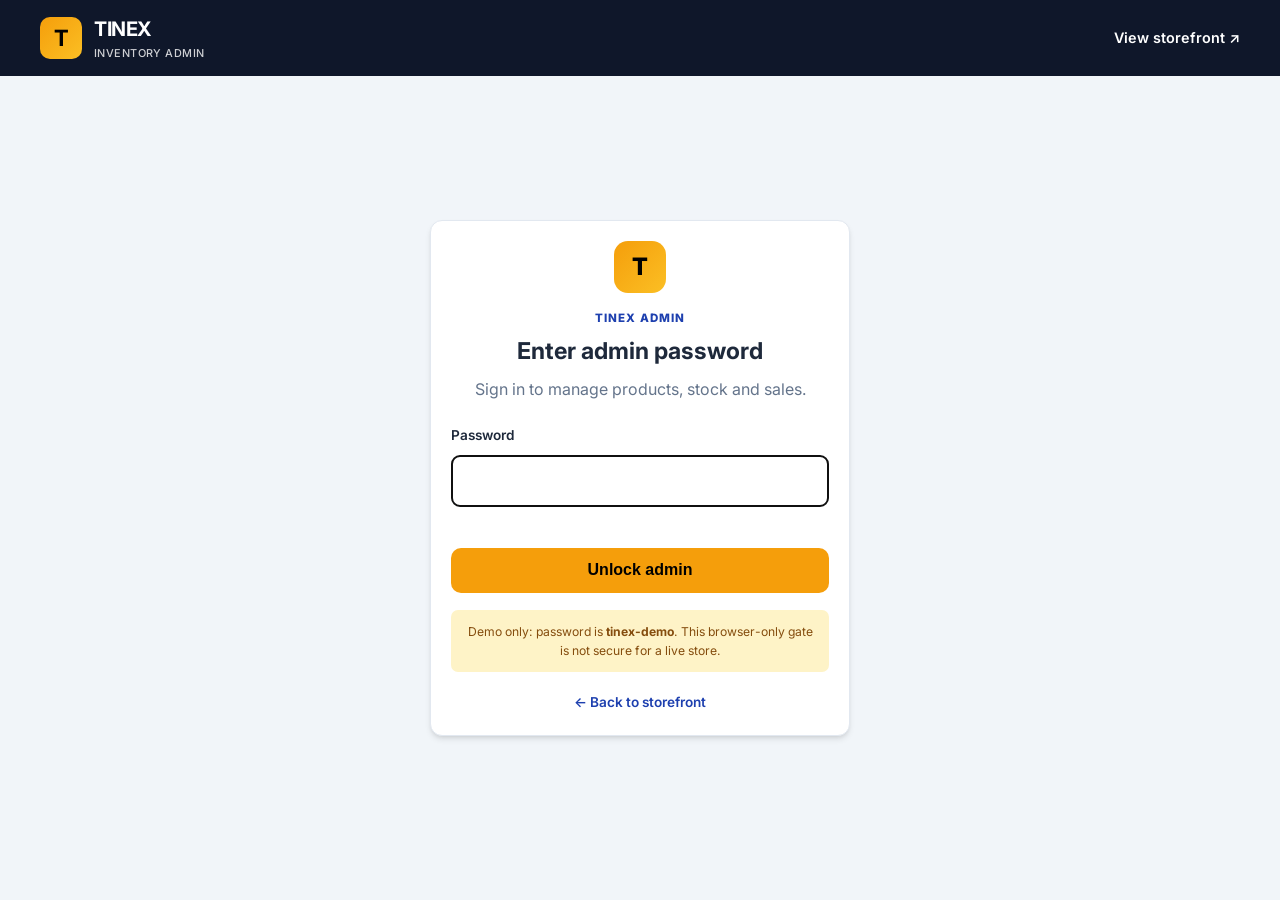
==== admin.html @ 0a4a875c "Add inventory admin and demo password gate Co-authored-by: Copilot <223556219+Copilot@users.noreply." ====
<!DOCTYPE html>
<html lang="en">
<head>
  <meta charset="UTF-8" />
  <meta name="viewport" content="width=device-width, initial-scale=1.0" />
  <title>Inventory Admin | TINEX AUTO COMPONENTS</title>
  <meta name="description" content="Manage TINEX product inventory, prices and sales." />
  <link rel="preconnect" href="https://fonts.googleapis.com" />
  <link rel="preconnect" href="https://fonts.gstatic.com" crossorigin />
  <link href="https://fonts.googleapis.com/css2?family=Inter:wght@400;500;600;700;800&display=swap" rel="stylesheet" />
  <link rel="stylesheet" href="css/styles.css" />
</head>
<body class="admin-page">
  <header class="admin-header">
    <a href="index.html" class="logo">
      <div class="logo-icon">T</div>
      <div>
        <div>TINEX</div>
        <div class="admin-logo-caption">INVENTORY ADMIN</div>
      </div>
    </a>
    <a class="admin-store-link" href="catalog.html">View storefront ↗</a>
    <button class="admin-lock-button" id="admin-lock-button" type="button" hidden>Lock admin</button>
  </header>

  <main class="admin-login" id="admin-login">
    <section class="admin-card admin-login-card">
      <div class="admin-login-icon">T</div>
      <p class="admin-eyebrow">TINEX ADMIN</p>
      <h1>Enter admin password</h1>
      <p class="text-muted">Sign in to manage products, stock and sales.</p>
      <form id="admin-login-form" class="admin-login-form">
        <label for="admin-password">Password</label>
        <input id="admin-password" name="password" type="password" autocomplete="current-password" required />
        <p id="admin-login-error" class="admin-login-error" role="alert"></p>
        <button class="btn btn-primary" type="submit">Unlock admin</button>
      </form>
      <p class="admin-demo-notice">Demo only: password is <strong>tinex-demo</strong>. This browser-only gate is not secure for a live store.</p>
      <a class="admin-login-back" href="index.html">← Back to storefront</a>
    </section>
  </main>

  <main class="admin-main" id="admin-dashboard" hidden>
    <section class="admin-welcome">
      <div>
        <p class="admin-eyebrow">STORE MANAGEMENT</p>
        <h1>Inventory dashboard</h1>
        <p class="text-muted">Manage parts, check restock needs, and log completed sales.</p>
      </div>
      <div class="admin-local-note">Changes are saved in this browser</div>
    </section>

    <nav class="admin-tabs" aria-label="Admin sections">
      <button class="admin-tab active" data-panel="overview" type="button">Overview</button>
      <button class="admin-tab" data-panel="inventory" type="button">Inventory</button>
      <button class="admin-tab" data-panel="sales" type="button">Sales</button>
    </nav>
    <div id="admin-message" class="admin-message" role="status" aria-live="polite"></div>

    <section class="admin-panel active" id="panel-overview">
      <div class="admin-stat-grid">
        <article class="admin-stat-card"><span>Products</span><strong id="stat-products">0</strong><small>Active catalog items</small></article>
        <article class="admin-stat-card"><span>Units in stock</span><strong id="stat-units">0</strong><small>Across all products</small></article>
        <article class="admin-stat-card warning"><span>Restock alerts</span><strong id="stat-restock">0</strong><small>At or below reorder level</small></article>
        <article class="admin-stat-card"><span>Sales today</span><strong id="stat-sales-today">KSh 0</strong><small id="stat-sales-count">0 items sold</small></article>
      </div>

      <div class="admin-content-grid">
        <section class="admin-card">
          <div class="admin-card-heading">
            <div><h2>Needs restocking</h2><p>Products with stock at or below their reorder level.</p></div>
            <button type="button" class="admin-text-button" data-open-panel="inventory">Manage inventory →</button>
          </div>
          <div class="admin-table-wrap">
            <table class="admin-table">
              <thead><tr><th>Product</th><th>In stock</th><th>Reorder at</th><th>Status</th></tr></thead>
              <tbody id="restock-table"></tbody>
            </table>
          </div>
        </section>
        <section class="admin-card">
          <div class="admin-card-heading">
            <div><h2>Recent sales</h2><p>Sales you have recorded in the admin.</p></div>
            <button type="button" class="admin-text-button" data-open-panel="sales">View reports →</button>
          </div>
          <div class="admin-table-wrap">
            <table class="admin-table">
              <thead><tr><th>Product</th><th>Qty</th><th>Total</th><th>Date</th></tr></thead>
              <tbody id="recent-sales-table"></tbody>
            </table>
          </div>
        </section>
      </div>
    </section>

    <section class="admin-panel" id="panel-inventory">
      <div class="admin-section-heading">
        <div><h2>Products &amp; stock</h2><p>Add new parts or update their details, price, photo and quantity.</p></div>
        <button type="button" class="btn btn-primary" id="new-product-button">＋ Add product</button>
      </div>
      <section class="admin-card admin-form-card" id="product-form-card" hidden>
        <div class="admin-card-heading">
          <div><h2 id="product-form-heading">Add product</h2><p>Stock changes appear on the customer catalog.</p></div>
          <button type="button" class="admin-icon-button" id="cancel-product-button" aria-label="Close form">×</button>
        </div>
        <form id="product-form" class="admin-form">
          <input type="hidden" name="productId" />
          <label>Product name<input name="title" required maxlength="100" /></label>
          <label>Part number / code<input name="code" required maxlength="40" /></label>
          <label>Brand<select name="brand" required><option value="Bajaj">Bajaj</option><option value="Piaggio">Piaggio</option></select></label>
          <label>Price (KSh)<input name="price" type="number" min="0" step="1" required /></label>
          <label>Quantity in stock<input name="stock" type="number" min="0" step="1" required /></label>
          <label>Restock alert at<input name="reorderAt" type="number" min="0" step="1" value="5" required /></label>
          <label class="admin-form-wide">Description<textarea name="desc" rows="2" maxlength="300"></textarea></label>
          <label class="admin-form-wide">Product image<input name="imageFile" id="product-image-file" type="file" accept="image/*" /><span class="admin-field-hint">Optional. Choose an image up to 2 MB.</span></label>
          <div class="admin-image-preview admin-form-wide" id="product-image-preview" hidden></div>
          <div class="admin-form-actions admin-form-wide">
            <button type="submit" class="btn btn-primary">Save product</button>
            <button type="button" class="btn btn-outline" id="remove-image-button" hidden>Remove image</button>
            <button type="button" class="btn btn-outline" id="cancel-product-form">Cancel</button>
          </div>
        </form>
      </section>
      <section class="admin-card">
        <div class="admin-filter-row">
          <label class="admin-search-label">Search products<input type="search" id="inventory-search" placeholder="Name, code or brand" /></label>
          <label class="admin-search-label">Stock status<select id="inventory-status"><option value="all">All products</option><option value="restock">Needs restocking</option><option value="available">In stock</option><option value="out">Out of stock</option></select></label>
        </div>
        <div class="admin-table-wrap">
          <table class="admin-table inventory-table">
            <thead><tr><th>Product</th><th>Part no.</th><th>Price</th><th>In stock</th><th>Status</th><th></th></tr></thead>
            <tbody id="inventory-table"></tbody>
          </table>
        </div>
      </section>
    </section>

    <section class="admin-panel" id="panel-sales">
      <div class="admin-section-heading">
        <div><h2>Sales reports</h2><p>Sales totals come from completed sales entered below, not WhatsApp enquiries.</p></div>
      </div>
      <section class="admin-card admin-sale-entry">
        <div class="admin-card-heading"><div><h2>Record a completed sale</h2><p>Recording a sale deducts its quantity from inventory.</p></div></div>
        <form id="sale-form" class="admin-form admin-sale-form">
          <label>Product<select name="productId" id="sale-product" required></select></label>
          <label>Quantity sold<input name="quantity" type="number" min="1" step="1" value="1" required /></label>
          <label>Date &amp; time<input name="soldAt" id="sale-date" type="datetime-local" required /></label>
          <div class="admin-form-actions"><button class="btn btn-primary" type="submit">Record sale</button></div>
        </form>
      </section>
      <section class="admin-card">
        <div class="admin-card-heading admin-report-heading">
          <div><h2>Sales summary</h2><p id="sales-period-caption">Totals for today.</p></div>
          <div class="admin-period-tabs" aria-label="Sales period">
            <button type="button" class="active" data-period="day">Day</button>
            <button type="button" data-period="week">Week</button>
            <button type="button" data-period="month">Month</button>
          </div>
        </div>
        <div class="admin-sales-totals">
          <div><span>Revenue</span><strong id="period-revenue">KSh 0</strong></div>
          <div><span>Units sold</span><strong id="period-units">0</strong></div>
          <div><span>Sales entries</span><strong id="period-orders">0</strong></div>
        </div>
        <div class="admin-table-wrap">
          <table class="admin-table">
            <thead><tr><th>Product</th><th>Quantity</th><th>Unit price</th><th>Total</th><th>Date</th></tr></thead>
            <tbody id="sales-table"></tbody>
          </table>
        </div>
      </section>
    </section>

    <p class="admin-disclaimer">Demo only: inventory, sales and this password gate are stored/checked in this browser. The password is visible in the site code and does not protect data from a determined visitor. Use server-side authentication and a database before publishing for business use.</p>
  </main>

  <script src="js/store.js"></script>
  <script src="js/admin.js"></script>
</body>
</html>
---- css/styles.css ----
/* TINEX AUTO COMPONENTS - Professional Styles */
:root {
  --primary: #0f172a;      /* Deep navy */
  --secondary: #1e40af;    /* Strong blue */
  --accent: #f59e0b;       /* Amber/orange for CTAs */
  --accent-hover: #d97706;
  --success: #059669;
  --bg: #f8fafc;
  --card: #ffffff;
  --text: #1e293b;
  --text-muted: #64748b;
  --border: #e2e8f0;
  --whatsapp: #25D366;
  --radius: 12px;
  --shadow: 0 4px 6px -1px rgb(0 0 0 / 0.1), 0 2px 4px -2px rgb(0 0 0 / 0.1);
  --shadow-lg: 0 10px 15px -3px rgb(0 0 0 / 0.1), 0 4px 6px -4px rgb(0 0 0 / 0.1);
}

* {
  margin: 0;
  padding: 0;
  box-sizing: border-box;
}

body {
  font-family: 'Inter', system-ui, -apple-system, BlinkMacSystemFont, 'Segoe UI', Roboto, sans-serif;
  background: var(--bg);
  color: var(--text);
  line-height: 1.6;
  min-height: 100vh;
}

a {
  text-decoration: none;
  color: inherit;
}

img {
  max-width: 100%;
  display: block;
}

/* Header */
.header {
  background: var(--primary);
  color: white;
  position: sticky;
  top: 0;
  z-index: 100;
  box-shadow: var(--shadow);
}

.header-top {
  background: #020617;
  font-size: 0.85rem;
  padding: 0.4rem 0;
  text-align: center;
}

.header-top a {
  color: var(--accent);
  font-weight: 600;
}

.header-main {
  max-width: 1200px;
  margin: 0 auto;
  padding: 0.75rem 1.25rem;
  display: flex;
  align-items: center;
  justify-content: space-between;
  gap: 1rem;
}

.logo {
  display: flex;
  align-items: center;
  gap: 0.75rem;
  font-weight: 700;
  font-size: 1.25rem;
  letter-spacing: -0.025em;
}

.logo-icon {
  width: 42px;
  height: 42px;
  background: linear-gradient(135deg, var(--accent), #fbbf24);
  border-radius: 10px;
  display: flex;
  align-items: center;
  justify-content: center;
  font-size: 1.4rem;
  color: #000;
}

.nav {
  display: flex;
  gap: 1.75rem;
  align-items: center;
}

.nav a {
  font-weight: 500;
  font-size: 0.95rem;
  opacity: 0.9;
  transition: opacity 0.2s, color 0.2s;
}

.nav a:hover,
.nav a.active {
  opacity: 1;
  color: var(--accent);
}

.header-actions {
  display: flex;
  align-items: center;
  gap: 0.75rem;
}

.search-box {
  position: relative;
  display: none;
}

@media (min-width: 768px) {
  .search-box {
    display: block;
  }
}

.search-box input {
  background: rgba(255,255,255,0.1);
  border: 1px solid rgba(255,255,255,0.15);
  border-radius: 8px;
  padding: 0.5rem 1rem 0.5rem 2.25rem;
  color: white;
  width: 200px;
  font-size: 0.9rem;
}

.search-box input::placeholder {
  color: rgba(255,255,255,0.5);
}

.search-box svg {
  position: absolute;
  left: 0.7rem;
  top: 50%;
  transform: translateY(-50%);
  opacity: 0.6;
}

.cart-btn {
  position: relative;
  background: rgba(255,255,255,0.1);
  border: none;
  color: white;
  width: 42px;
  height: 42px;
  border-radius: 10px;
  cursor: pointer;
  display: flex;
  align-items: center;
  justify-content: center;
  transition: background 0.2s;
}

.cart-btn:hover {
  background: rgba(255,255,255,0.2);
}

.cart-count {
  position: absolute;
  top: -4px;
  right: -4px;
  background: var(--accent);
  color: #000;
  font-size: 0.7rem;
  font-weight: 700;
  width: 18px;
  height: 18px;
  border-radius: 50%;
  display: flex;
  align-items: center;
  justify-content: center;
}

.mobile-menu-btn {
  display: none;
  background: none;
  border: none;
  color: white;
  font-size: 1.5rem;
  cursor: pointer;
}

@media (max-width: 767px) {
  .nav {
    display: none;
  }
  .mobile-menu-btn {
    display: block;
  }
}

/* Hero */
.hero {
  background: linear-gradient(135deg, #0f172a 0%, #1e3a8a 60%, #1e40af 100%);
  color: white;
  padding: 3.5rem 1.25rem 4rem;
  position: relative;
  overflow: hidden;
}

.hero::before {
  content: '';
  position: absolute;
  inset: 0;
  background: url("data:image/svg+xml,%3Csvg width='60' height='60' viewBox='0 0 60 60' xmlns='http://www.w3.org/2000/svg'%3E%3Cg fill='none' fill-rule='evenodd'%3E%3Cg fill='%23ffffff' fill-opacity='0.03'%3E%3Cpath d='M36 34v-4h-2v4h-4v2h4v4h2v-4h4v-2h-4zm0-30V0h-2v4h-4v2h4v4h2V6h4V4h-4zM6 34v-4H4v4H0v2h4v4h2v-4h4v-2H6zM6 4V0H4v4H0v2h4v4h2V6h4V4H6z'/%3E%3C/g%3E%3C/g%3E%3C/svg%3E");
  opacity: 0.5;
}

.hero-content {
  max-width: 1200px;
  margin: 0 auto;
  display: grid;
  grid-template-columns: 1fr;
  gap: 2.5rem;
  align-items: center;
  position: relative;
  z-index: 1;
}

@media (min-width: 900px) {
  .hero-content {
    grid-template-columns: 1.1fr 0.9fr;
  }
}

.hero-text h1 {
  font-size: clamp(1.9rem, 4vw, 2.75rem);
  font-weight: 800;
  line-height: 1.15;
  margin-bottom: 1rem;
  letter-spacing: -0.03em;
}

.hero-text h1 span {
  color: var(--accent);
}

.hero-text p {
  font-size: 1.1rem;
  opacity: 0.9;
  max-width: 480px;
  margin-bottom: 1.75rem;
}

.hero-badges {
  display: flex;
  flex-wrap: wrap;
  gap: 0.75rem;
  margin-bottom: 1.75rem;
}

.badge {
  background: rgba(255,255,255,0.12);
  border: 1px solid rgba(255,255,255,0.2);
  padding: 0.35rem 0.85rem;
  border-radius: 999px;
  font-size: 0.85rem;
  font-weight: 500;
}

.btn {
  display: inline-flex;
  align-items: center;
  gap: 0.5rem;
  padding: 0.85rem 1.5rem;
  border-radius: 10px;
  font-weight: 600;
  font-size: 1rem;
  border: none;
  cursor: pointer;
  transition: all 0.2s;
}

.btn-primary {
  background: var(--accent);
  color: #000;
}

.btn-primary:hover {
  background: var(--accent-hover);
  transform: translateY(-1px);
}

.btn-secondary {
  background: rgba(255,255,255,0.12);
  color: white;
  border: 1px solid rgba(255,255,255,0.25);
}

.btn-secondary:hover {
  background: rgba(255,255,255,0.2);
}

.hero-visual {
  display: flex;
  flex-direction: column;
  gap: 1rem;
}

.placeholder-card {
  background: rgba(255,255,255,0.08);
  border: 1px solid rgba(255,255,255,0.15);
  border-radius: var(--radius);
  aspect-ratio: 16/10;
  display: flex;
  flex-direction: column;
  align-items: center;
  justify-content: center;
  gap: 0.75rem;
  color: rgba(255,255,255,0.7);
  font-size: 0.95rem;
  text-align: center;
  padding: 1.5rem;
}

.placeholder-card .icon {
  font-size: 2.5rem;
  opacity: 0.8;
}

.placeholder-card.small {
  aspect-ratio: 16/7;
  font-size: 0.85rem;
}

/* Sections */
.section {
  max-width: 1200px;
  margin: 0 auto;
  padding: 3.5rem 1.25rem;
}

.section-header {
  display: flex;
  justify-content: space-between;
  align-items: flex-end;
  margin-bottom: 1.75rem;
  gap: 1rem;
  flex-wrap: wrap;
}

.section-header h2 {
  font-size: 1.6rem;
  font-weight: 700;
  letter-spacing: -0.02em;
}

.section-header a {
  color: var(--secondary);
  font-weight: 600;
  font-size: 0.95rem;
}

/* Brand tiles */
.brand-grid {
  display: grid;
  grid-template-columns: 1fr;
  gap: 1.25rem;
}

@media (min-width: 640px) {
  .brand-grid {
    grid-template-columns: 1fr 1fr;
  }
}

.brand-card {
  background: var(--card);
  border-radius: var(--radius);
  overflow: hidden;
  box-shadow: var(--shadow);
  transition: transform 0.2s, box-shadow 0.2s;
  border: 1px solid var(--border);
}

.brand-card:hover {
  transform: translateY(-3px);
  box-shadow: var(--shadow-lg);
}

.brand-visual {
  height: 140px;
  display: flex;
  align-items: center;
  justify-content: center;
  font-size: 1.5rem;
  font-weight: 700;
  color: white;
  letter-spacing: 0.05em;
}

.brand-bajaj {
  background: linear-gradient(135deg, #1e3a8a, #3b82f6);
}

.brand-piaggio {
  background: linear-gradient(135deg, #7c2d12, #ea580c);
}

.brand-body {
  padding: 1.25rem 1.5rem;
}

.brand-body h3 {
  font-size: 1.2rem;
  margin-bottom: 0.35rem;
}

.brand-body p {
  color: var(--text-muted);
  font-size: 0.9rem;
  margin-bottom: 1rem;
}

/* Products grid */
.products-grid {
  display: grid;
  grid-template-columns: repeat(auto-fill, minmax(240px, 1fr));
  gap: 1.25rem;
}

.product-card {
  background: var(--card);
  border-radius: var(--radius);
  border: 1px solid var(--border);
  overflow: hidden;
  transition: transform 0.2s, box-shadow 0.2s;
  display: flex;
  flex-direction: column;
}

.product-card:hover {
  transform: translateY(-3px);
  box-shadow: var(--shadow-lg);
}

.product-image {
  aspect-ratio: 1;
  background: #f1f5f9;
  display: flex;
  align-items: center;
  justify-content: center;
  position: relative;
  color: var(--text-muted);
  font-size: 0.85rem;
  text-align: center;
  padding: 1rem;
}

.product-image .icon {
  font-size: 2.75rem;
  margin-bottom: 0.5rem;
  opacity: 0.5;
}

.product-badge {
  position: absolute;
  z-index: 1;
  top: 0.75rem;
  left: 0.75rem;
  background: var(--accent);
  color: #000;
  font-size: 0.7rem;
  font-weight: 700;
  padding: 0.2rem 0.55rem;
  border-radius: 6px;
}

.product-badge.soldout {
  background: #ef4444;
  color: white;
}

.product-body {
  padding: 1rem 1.1rem 1.15rem;
  flex: 1;
  display: flex;
  flex-direction: column;
}

.product-title {
  font-size: 0.95rem;
  font-weight: 600;
  margin-bottom: 0.35rem;
  line-height: 1.35;
  display: -webkit-box;
  -webkit-line-clamp: 2;
  -webkit-box-orient: vertical;
  overflow: hidden;
}

.product-code {
  font-size: 0.78rem;
  color: var(--text-muted);
  font-family: ui-monospace, monospace;
  margin-bottom: 0.6rem;
}

.product-meta {
  display: flex;
  justify-content: space-between;
  align-items: center;
  margin-top: auto;
  gap: 0.5rem;
}

.product-price {
  font-weight: 700;
  font-size: 1.05rem;
  color: var(--primary);
}

.btn-add {
  background: var(--secondary);
  color: white;
  border: none;
  padding: 0.45rem 0.85rem;
  border-radius: 8px;
  font-size: 0.85rem;
  font-weight: 600;
  cursor: pointer;
  transition: background 0.2s;
}

.btn-add:hover {
  background: #1e3a8a;
}

.btn-add:disabled {
  background: #94a3b8;
  cursor: not-allowed;
}

/* Location & Contact blocks */
.info-grid {
  display: grid;
  grid-template-columns: 1fr;
  gap: 1.25rem;
}

@media (min-width: 768px) {
  .info-grid {
    grid-template-columns: 1.2fr 0.8fr;
  }
}

.info-card {
  background: var(--card);
  border: 1px solid var(--border);
  border-radius: var(--radius);
  padding: 1.5rem;
  box-shadow: var(--shadow);
}

.info-card h3 {
  font-size: 1.15rem;
  margin-bottom: 0.75rem;
  display: flex;
  align-items: center;
  gap: 0.5rem;
}

.info-card p, .info-card li {
  color: var(--text-muted);
  font-size: 0.95rem;
}

.info-card ul {
  list-style: none;
  margin-top: 0.5rem;
}

.info-card li {
  padding: 0.3rem 0;
}

.map-placeholder {
  height: 180px;
  background: #e2e8f0;
  border-radius: 8px;
  display: flex;
  align-items: center;
  justify-content: center;
  color: var(--text-muted);
  margin-top: 1rem;
  font-size: 0.9rem;
}

/* Newsletter */
.newsletter {
  background: var(--primary);
  color: white;
  border-radius: var(--radius);
  padding: 2rem 1.5rem;
  text-align: center;
}

.newsletter h3 {
  font-size: 1.35rem;
  margin-bottom: 0.5rem;
}

.newsletter p {
  opacity: 0.85;
  margin-bottom: 1.25rem;
  font-size: 0.95rem;
}

.newsletter-form {
  display: flex;
  flex-wrap: wrap;
  gap: 0.6rem;
  justify-content: center;
  max-width: 420px;
  margin: 0 auto;
}

.newsletter-form input {
  flex: 1;
  min-width: 200px;
  padding: 0.75rem 1rem;
  border-radius: 8px;
  border: none;
  font-size: 0.95rem;
}

.newsletter-form button {
  background: var(--accent);
  color: #000;
  border: none;
  padding: 0.75rem 1.25rem;
  border-radius: 8px;
  font-weight: 600;
  cursor: pointer;
}

/* Footer */
.footer {
  background: #020617;
  color: #94a3b8;
  padding: 3rem 1.25rem 1.5rem;
  margin-top: 2rem;
}

.footer-content {
  max-width: 1200px;
  margin: 0 auto;
  display: grid;
  grid-template-columns: 1fr;
  gap: 2rem;
}

@media (min-width: 640px) {
  .footer-content {
    grid-template-columns: 1.5fr 1fr 1fr;
  }
}

.footer h4 {
  color: white;
  font-size: 1rem;
  margin-bottom: 0.85rem;
}

.footer p, .footer a {
  font-size: 0.9rem;
  line-height: 1.7;
}

.footer a:hover {
  color: var(--accent);
}

.footer-bottom {
  max-width: 1200px;
  margin: 2rem auto 0;
  padding-top: 1.25rem;
  border-top: 1px solid #1e293b;
  display: flex;
  flex-wrap: wrap;
  justify-content: space-between;
  gap: 0.75rem;
  font-size: 0.85rem;
}

/* Cart Drawer */
.cart-overlay {
  position: fixed;
  inset: 0;
  background: rgba(0,0,0,0.45);
  z-index: 200;
  opacity: 0;
  visibility: hidden;
  transition: all 0.25s;
}

.cart-overlay.open {
  opacity: 1;
  visibility: visible;
}

.cart-drawer {
  position: fixed;
  top: 0;
  right: 0;
  width: min(400px, 100%);
  height: 100%;
  background: white;
  z-index: 210;
  transform: translateX(100%);
  transition: transform 0.3s ease;
  display: flex;
  flex-direction: column;
  box-shadow: -10px 0 30px rgba(0,0,0,0.15);
}

.cart-drawer.open {
  transform: translateX(0);
}

.cart-header {
  padding: 1.15rem 1.25rem;
  border-bottom: 1px solid var(--border);
  display: flex;
  justify-content: space-between;
  align-items: center;
}

.cart-header h3 {
  font-size: 1.15rem;
}

.cart-close {
  background: none;
  border: none;
  font-size: 1.5rem;
  cursor: pointer;
  color: var(--text-muted);
}

.cart-items {
  flex: 1;
  overflow-y: auto;
  padding: 1rem 1.25rem;
}

.cart-empty {
  text-align: center;
  padding: 3rem 1rem;
  color: var(--text-muted);
}

.cart-item {
  display: flex;
  gap: 0.85rem;
  padding: 0.85rem 0;
  border-bottom: 1px solid var(--border);
}

.cart-item-img {
  width: 64px;
  height: 64px;
  background: #f1f5f9;
  border-radius: 8px;
  display: flex;
  align-items: center;
  justify-content: center;
  font-size: 1.5rem;
  flex-shrink: 0;
  color: var(--text-muted);
}

.cart-item-info {
  flex: 1;
  min-width: 0;
}

.cart-item-info h4 {
  font-size: 0.9rem;
  font-weight: 600;
  margin-bottom: 0.2rem;
  white-space: nowrap;
  overflow: hidden;
  text-overflow: ellipsis;
}

.cart-item-info .code {
  font-size: 0.75rem;
  color: var(--text-muted);
  font-family: monospace;
}

.cart-item-price {
  font-weight: 600;
  font-size: 0.9rem;
  margin-top: 0.25rem;
}

.cart-item-actions {
  display: flex;
  align-items: center;
  gap: 0.4rem;
  margin-top: 0.4rem;
}

.qty-btn {
  width: 26px;
  height: 26px;
  border: 1px solid var(--border);
  background: white;
  border-radius: 6px;
  cursor: pointer;
  font-weight: 600;
}

.cart-footer {
  padding: 1.15rem 1.25rem;
  border-top: 1px solid var(--border);
  background: #f8fafc;
}

.cart-total {
  display: flex;
  justify-content: space-between;
  font-weight: 700;
  font-size: 1.1rem;
  margin-bottom: 1rem;
}

.btn-whatsapp {
  background: var(--whatsapp);
  color: white;
  width: 100%;
  justify-content: center;
  padding: 0.9rem;
  font-size: 1rem;
}

.btn-whatsapp:hover {
  background: #1ebe57;
  transform: none;
}

.btn-whatsapp:disabled {
  background: #94a3b8;
  cursor: not-allowed;
}

/* Filters (catalog) */
.filters {
  display: flex;
  flex-wrap: wrap;
  gap: 0.6rem;
  margin-bottom: 1.5rem;
}

.filter-btn {
  padding: 0.45rem 1rem;
  border-radius: 999px;
  border: 1px solid var(--border);
  background: white;
  font-size: 0.9rem;
  font-weight: 500;
  cursor: pointer;
  transition: all 0.15s;
}

.filter-btn.active,
.filter-btn:hover {
  background: var(--primary);
  color: white;
  border-color: var(--primary);
}

/* Utility */
.container {
  max-width: 1200px;
  margin: 0 auto;
  padding: 0 1.25rem;
}

.text-muted {
  color: var(--text-muted);
}

.mt-1 { margin-top: 0.5rem; }
.mt-2 { margin-top: 1rem; }
.mb-2 { margin-bottom: 1rem; }

/* Contact form */
.contact-form {
  display: grid;
  gap: 1rem;
}

.contact-form label {
  display: block;
  font-weight: 500;
  font-size: 0.9rem;
  margin-bottom: 0.35rem;
}

.contact-form input,
.contact-form textarea {
  width: 100%;
  padding: 0.7rem 0.9rem;
  border: 1px solid var(--border);
  border-radius: 8px;
  font-size: 0.95rem;
  font-family: inherit;
}

.contact-form textarea {
  min-height: 120px;
  resize: vertical;
}

/* Mobile nav */
.mobile-nav {
  display: none;
  position: fixed;
  top: 0;
  left: 0;
  width: 280px;
  height: 100%;
  background: var(--primary);
  z-index: 250;
  padding: 1.5rem;
  transform: translateX(-100%);
  transition: transform 0.3s;
}

.mobile-nav.open {
  transform: translateX(0);
}

.mobile-nav a {
  display: block;
  color: white;
  padding: 0.75rem 0;
  font-weight: 500;
  border-bottom: 1px solid rgba(255,255,255,0.1);
}

.mobile-nav-overlay {
  position: fixed;
  inset: 0;
  background: rgba(0,0,0,0.4);
  z-index: 240;
  opacity: 0;
  visibility: hidden;
  transition: all 0.25s;
}

.mobile-nav-overlay.open {
  opacity: 1;
  visibility: visible;
}

/* Inventory admin */
.product-image .product-photo {
  position: absolute;
  inset: 0;
}

.product-image .product-photo img {
  width: 100%;
  height: 100%;
  object-fit: cover;
}

.admin-page {
  background: #f1f5f9;
}

.admin-header {
  min-height: 76px;
  background: var(--primary);
  color: white;
  padding: 0.75rem max(1.25rem, calc((100% - 1200px) / 2));
  display: flex;
  align-items: center;
  justify-content: space-between;
}

.admin-logo-caption {
  font-size: 0.68rem;
  font-weight: 500;
  opacity: 0.8;
  letter-spacing: 0.04em;
}

.admin-store-link {
  color: white;
  font-size: 0.9rem;
  font-weight: 600;
}

.admin-store-link:hover,
.admin-text-button:hover {
  color: var(--accent);
}

.admin-lock-button {
  border: 1px solid rgb(255 255 255 / 0.3);
  border-radius: 7px;
  background: rgb(255 255 255 / 0.08);
  color: white;
  padding: 0.45rem 0.7rem;
  font: inherit;
  font-size: 0.8rem;
  font-weight: 600;
  cursor: pointer;
}

.admin-login {
  min-height: calc(100vh - 76px);
  display: grid;
  place-items: center;
  padding: 2rem 1rem;
}

.admin-login-card {
  width: min(100%, 420px);
  padding: 2rem;
  text-align: center;
}

.admin-login-icon {
  width: 52px;
  height: 52px;
  display: grid;
  place-items: center;
  margin: 0 auto 1rem;
  border-radius: 14px;
  background: linear-gradient(135deg, var(--accent), #fbbf24);
  color: #000;
  font-size: 1.5rem;
  font-weight: 800;
}

.admin-login-card h1 {
  margin-bottom: 0.4rem;
  font-size: 1.45rem;
}

.admin-login-form {
  display: grid;
  gap: 0.55rem;
  margin: 1.4rem 0 1rem;
  text-align: left;
}

.admin-login-form label {
  font-size: 0.85rem;
  font-weight: 600;
}

.admin-login-form input {
  width: 100%;
  padding: 0.75rem 0.85rem;
  border: 1px solid #cbd5e1;
  border-radius: 8px;
  background: white;
  font: inherit;
}

.admin-login-form .btn {
  justify-content: center;
  margin-top: 0.25rem;
}

.admin-login-error {
  min-height: 1.2rem;
  color: #b91c1c;
  font-size: 0.8rem;
}

.admin-demo-notice {
  margin: 1.1rem 0;
  padding: 0.7rem;
  border-radius: 7px;
  background: #fef3c7;
  color: #854d0e;
  font-size: 0.76rem;
}

.admin-login-back {
  color: var(--secondary);
  font-size: 0.85rem;
  font-weight: 600;
}

.admin-main {
  max-width: 1200px;
  margin: 0 auto;
  padding: 2rem 1.25rem 3rem;
}

.admin-welcome,
.admin-section-heading,
.admin-card-heading {
  display: flex;
  align-items: center;
  justify-content: space-between;
  gap: 1rem;
}

.admin-welcome {
  margin-bottom: 1.5rem;
}

.admin-welcome h1 {
  font-size: clamp(1.6rem, 3vw, 2rem);
  line-height: 1.25;
  margin-bottom: 0.35rem;
}

.admin-eyebrow {
  color: var(--secondary);
  font-size: 0.72rem;
  font-weight: 800;
  letter-spacing: 0.09em;
  margin-bottom: 0.35rem;
}

.admin-local-note {
  color: #854d0e;
  background: #fef3c7;
  padding: 0.5rem 0.75rem;
  border-radius: 8px;
  font-size: 0.78rem;
  font-weight: 600;
}

.admin-tabs {
  display: flex;
  gap: 0.35rem;
  border-bottom: 1px solid var(--border);
  margin-bottom: 1.5rem;
}

.admin-tab {
  border: 0;
  border-bottom: 3px solid transparent;
  background: transparent;
  color: var(--text-muted);
  padding: 0.75rem 1rem;
  font: inherit;
  font-size: 0.92rem;
  font-weight: 600;
  cursor: pointer;
}

.admin-tab.active {
  border-bottom-color: var(--secondary);
  color: var(--secondary);
}

.admin-panel {
  display: none;
}

.admin-panel.active {
  display: block;
}

.admin-message {
  display: none;
  margin: 0 0 1rem;
  padding: 0.8rem 1rem;
  border-radius: 8px;
  font-size: 0.9rem;
}

.admin-message.visible {
  display: block;
}

.admin-message.success {
  color: #065f46;
  background: #d1fae5;
}

.admin-message.error {
  color: #991b1b;
  background: #fee2e2;
}

.admin-stat-grid {
  display: grid;
  grid-template-columns: repeat(4, minmax(0, 1fr));
  gap: 1rem;
  margin-bottom: 1.25rem;
}

.admin-stat-card,
.admin-card {
  background: white;
  border: 1px solid var(--border);
  border-radius: var(--radius);
  box-shadow: var(--shadow);
}

.admin-stat-card {
  padding: 1.1rem 1.2rem;
}

.admin-stat-card > span,
.admin-stat-card small {
  display: block;
  color: var(--text-muted);
  font-size: 0.82rem;
}

.admin-stat-card strong {
  display: block;
  margin: 0.35rem 0 0.25rem;
  color: var(--primary);
  font-size: 1.7rem;
  line-height: 1.2;
}

.admin-stat-card.warning strong {
  color: #b45309;
}

.admin-content-grid {
  display: grid;
  grid-template-columns: 1fr 1fr;
  gap: 1.25rem;
}

.admin-card {
  padding: 1.25rem;
  margin-bottom: 1.25rem;
  min-width: 0;
}

.admin-card-heading {
  margin-bottom: 1rem;
}

.admin-card-heading h2,
.admin-section-heading h2 {
  font-size: 1.1rem;
  margin-bottom: 0.2rem;
}

.admin-card-heading p,
.admin-section-heading p {
  color: var(--text-muted);
  font-size: 0.84rem;
}

.admin-text-button {
  border: 0;
  background: none;
  color: var(--secondary);
  font: inherit;
  font-size: 0.82rem;
  font-weight: 700;
  cursor: pointer;
  white-space: nowrap;
}

.admin-table-wrap {
  width: 100%;
  overflow-x: auto;
}

.admin-table {
  width: 100%;
  border-collapse: collapse;
  text-align: left;
  font-size: 0.84rem;
}

.admin-table th {
  color: var(--text-muted);
  background: #f8fafc;
  font-size: 0.72rem;
  font-weight: 700;
  letter-spacing: 0.025em;
  white-space: nowrap;
}

.admin-table th,
.admin-table td {
  padding: 0.72rem 0.65rem;
  border-bottom: 1px solid #edf1f5;
  vertical-align: middle;
}

.admin-table td {
  white-space: nowrap;
}

.admin-table td:first-child {
  white-space: normal;
  min-width: 140px;
}

.admin-table td strong,
.admin-table td small {
  display: block;
}

.admin-table td small {
  color: var(--text-muted);
  font-size: 0.74rem;
  margin-top: 0.12rem;
}

.admin-empty {
  color: var(--text-muted);
  text-align: center;
  padding: 1.5rem !important;
}

.stock-status {
  display: inline-block;
  border-radius: 999px;
  padding: 0.22rem 0.55rem;
  font-size: 0.72rem;
  font-weight: 700;
}

.stock-status.available {
  color: #047857;
  background: #d1fae5;
}

.stock-status.low {
  color: #92400e;
  background: #fef3c7;
}

.stock-status.out {
  color: #b91c1c;
  background: #fee2e2;
}

.admin-section-heading {
  margin: 0.25rem 0 1rem;
}

.admin-form-card {
  scroll-margin-top: 1rem;
}

.admin-form {
  display: grid;
  grid-template-columns: repeat(3, minmax(0, 1fr));
  gap: 1rem;
}

.admin-form label,
.admin-search-label {
  display: grid;
  gap: 0.35rem;
  color: var(--text);
  font-size: 0.82rem;
  font-weight: 600;
}

.admin-form input,
.admin-form select,
.admin-form textarea,
.admin-search-label input,
.admin-search-label select {
  width: 100%;
  min-width: 0;
  padding: 0.65rem 0.75rem;
  border: 1px solid #cbd5e1;
  border-radius: 7px;
  background: white;
  color: var(--text);
  font: inherit;
  font-size: 0.9rem;
}

.admin-form textarea {
  resize: vertical;
}

.admin-form-wide {
  grid-column: 1 / -1;
}

.admin-field-hint {
  color: var(--text-muted);
  font-size: 0.75rem;
  font-weight: 400;
}

.admin-form-actions {
  display: flex;
  flex-wrap: wrap;
  gap: 0.65rem;
  align-items: center;
}

.admin-icon-button {
  width: 34px;
  height: 34px;
  border: 1px solid var(--border);
  border-radius: 7px;
  background: white;
  color: var(--text-muted);
  font-size: 1.3rem;
  cursor: pointer;
}

.admin-image-preview {
  display: flex;
  align-items: center;
  gap: 0.75rem;
  color: var(--text-muted);
  font-size: 0.82rem;
}

.admin-image-preview img {
  width: 80px;
  height: 80px;
  object-fit: cover;
  border-radius: 8px;
  border: 1px solid var(--border);
}

.btn-outline {
  color: var(--text);
  background: white;
  border: 1px solid var(--border);
  padding: 0.65rem 1rem;
  border-radius: 8px;
  font: inherit;
  font-size: 0.88rem;
  font-weight: 600;
  cursor: pointer;
}

.admin-filter-row {
  display: flex;
  align-items: end;
  gap: 1rem;
  margin-bottom: 1rem;
}

.admin-search-label {
  width: min(100%, 300px);
}

.admin-product-cell {
  display: flex;
  align-items: center;
  gap: 0.65rem;
}

.admin-product-thumb {
  display: inline-flex;
  width: 42px;
  height: 42px;
  flex: 0 0 42px;
  object-fit: cover;
  border-radius: 6px;
  background: #f1f5f9;
}

.admin-product-placeholder {
  align-items: center;
  justify-content: center;
  color: var(--text-muted);
  font-size: 1.2rem;
}

.admin-edit-button {
  border: 1px solid var(--border);
  border-radius: 6px;
  background: white;
  color: var(--secondary);
  padding: 0.35rem 0.6rem;
  font: inherit;
  font-size: 0.78rem;
  font-weight: 700;
  cursor: pointer;
}

.admin-sale-entry {
  margin-top: 1rem;
}

.admin-sale-form {
  grid-template-columns: 1.5fr 0.7fr 1fr auto;
  align-items: end;
}

.admin-sale-form .admin-form-actions {
  align-self: end;
}

.admin-period-tabs {
  display: flex;
  padding: 3px;
  border-radius: 8px;
  background: #f1f5f9;
}

.admin-period-tabs button {
  border: 0;
  border-radius: 6px;
  background: transparent;
  color: var(--text-muted);
  padding: 0.42rem 0.7rem;
  font: inherit;
  font-size: 0.78rem;
  font-weight: 700;
  cursor: pointer;
}

.admin-period-tabs button.active {
  background: white;
  color: var(--secondary);
  box-shadow: 0 1px 3px rgb(15 23 42 / 0.12);
}

.admin-sales-totals {
  display: grid;
  grid-template-columns: repeat(3, 1fr);
  gap: 1rem;
  border-top: 1px solid var(--border);
  border-bottom: 1px solid var(--border);
  margin-bottom: 0.8rem;
  padding: 0.9rem 0;
}

.admin-sales-totals span,
.admin-sales-totals strong {
  display: block;
}

.admin-sales-totals span {
  color: var(--text-muted);
  font-size: 0.78rem;
}

.admin-sales-totals strong {
  margin-top: 0.18rem;
  color: var(--primary);
  font-size: 1.1rem;
}

.admin-disclaimer {
  margin: 1rem 0 0;
  color: var(--text-muted);
  font-size: 0.78rem;
}

[hidden] {
  display: none !important;
}

@media (max-width: 850px) {
  .admin-stat-grid {
    grid-template-columns: repeat(2, minmax(0, 1fr));
  }

  .admin-content-grid {
    grid-template-columns: 1fr;
  }

  .admin-sale-form {
    grid-template-columns: 1fr 1fr;
  }
}

@media (max-width: 600px) {
  .admin-main {
    padding: 1.25rem 0.85rem 2rem;
  }

  .admin-header {
    padding: 0.65rem 0.85rem;
  }

  .admin-welcome,
  .admin-section-heading {
    align-items: flex-start;
    flex-direction: column;
  }

  .admin-local-note {
    font-size: 0.72rem;
  }

  .admin-stat-grid {
    gap: 0.65rem;
  }

  .admin-stat-card {
    padding: 0.9rem;
  }

  .admin-stat-card strong {
    font-size: 1.35rem;
  }

  .admin-card {
    padding: 0.9rem;
  }

  .admin-form,
  .admin-sale-form {
    grid-template-columns: 1fr;
  }

  .admin-filter-row {
    align-items: stretch;
    flex-direction: column;
  }

  .admin-search-label {
    width: 100%;
  }

  .admin-report-heading {
    align-items: flex-start;
    flex-direction: column;
  }
}
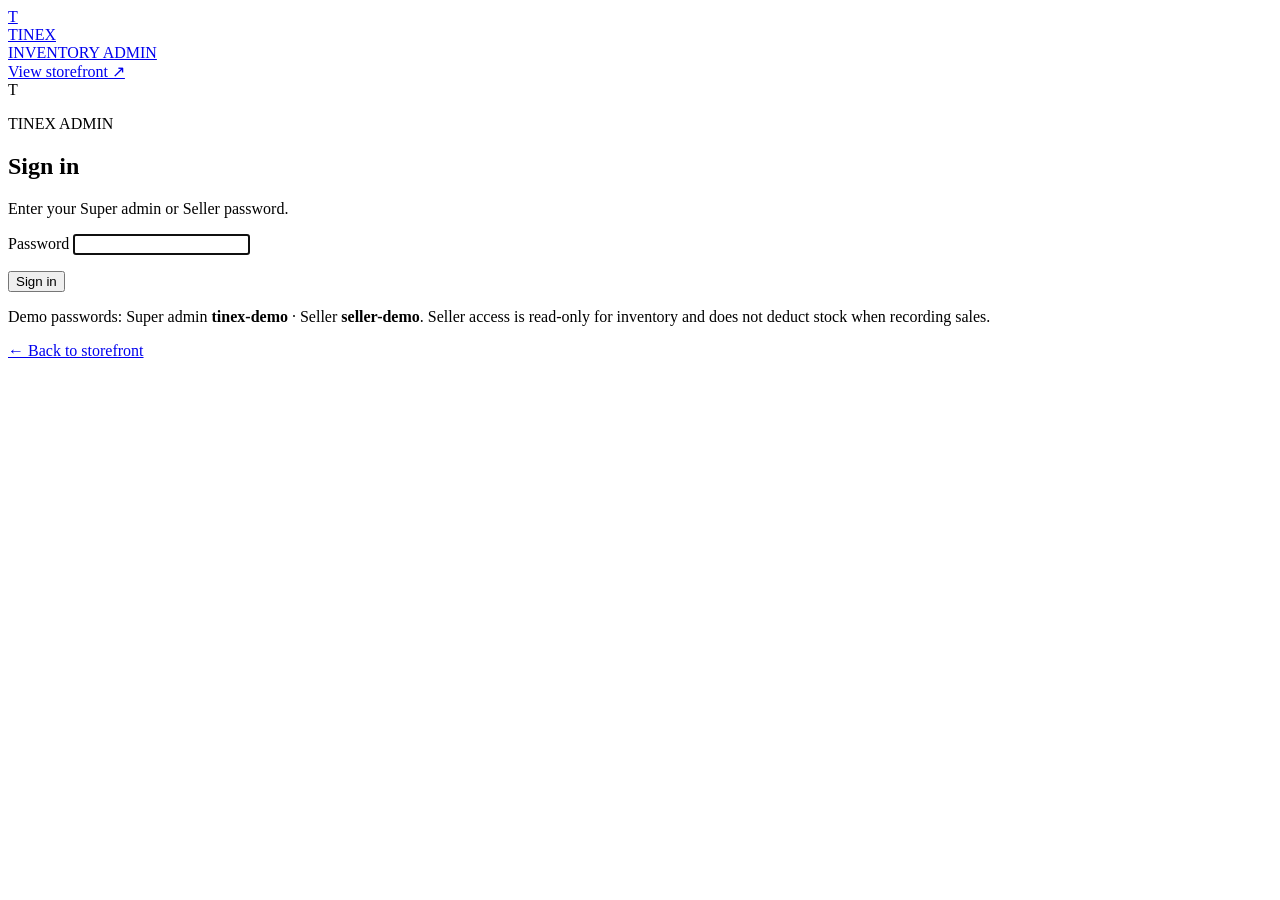
==== commit 9f3eb45f: "Add seller sales stock tracking Co-authored-by: Copilot <223556219+Copilot@users.noreply.github.com>" ====
--- a/admin.html
+++ b/admin.html
@@ -8,7 +8,7 @@
   <link rel="preconnect" href="https://fonts.googleapis.com" />
   <link rel="preconnect" href="https://fonts.gstatic.com" crossorigin />
   <link href="https://fonts.googleapis.com/css2?family=Inter:wght@400;500;600;700;800&display=swap" rel="stylesheet" />
-  <link rel="stylesheet" href="css/styles.css" />
+  <link rel="stylesheet" href="styles.css" />
 </head>
 <body class="admin-page">
   <header class="admin-header">
@@ -20,22 +20,22 @@
       </div>
     </a>
     <a class="admin-store-link" href="catalog.html">View storefront ↗</a>
-    <button class="admin-lock-button" id="admin-lock-button" type="button" hidden>Lock admin</button>
+    <button class="admin-lock-button" id="admin-lock-button" type="button" hidden>Sign out</button>
   </header>
 
   <main class="admin-login" id="admin-login">
     <section class="admin-card admin-login-card">
       <div class="admin-login-icon">T</div>
       <p class="admin-eyebrow">TINEX ADMIN</p>
-      <h1>Enter admin password</h1>
-      <p class="text-muted">Sign in to manage products, stock and sales.</p>
+      <h1>Sign in</h1>
+      <p class="text-muted">Enter your Super admin or Seller password.</p>
       <form id="admin-login-form" class="admin-login-form">
         <label for="admin-password">Password</label>
         <input id="admin-password" name="password" type="password" autocomplete="current-password" required />
         <p id="admin-login-error" class="admin-login-error" role="alert"></p>
-        <button class="btn btn-primary" type="submit">Unlock admin</button>
+        <button class="btn btn-primary" type="submit">Sign in</button>
       </form>
-      <p class="admin-demo-notice">Demo only: password is <strong>tinex-demo</strong>. This browser-only gate is not secure for a live store.</p>
+      <p class="admin-demo-notice">Demo passwords: Super admin <strong>tinex-demo</strong> · Seller <strong>seller-demo</strong>. Seller access is read-only for inventory and does not deduct stock when recording sales.</p>
       <a class="admin-login-back" href="index.html">← Back to storefront</a>
     </section>
   </main>
@@ -44,20 +44,21 @@
     <section class="admin-welcome">
       <div>
         <p class="admin-eyebrow">STORE MANAGEMENT</p>
-        <h1>Inventory dashboard</h1>
-        <p class="text-muted">Manage parts, check restock needs, and log completed sales.</p>
-      </div>
+        <h1 id="dashboard-title">Inventory dashboard</h1>
+        <p class="text-muted" id="dashboard-caption">Manage parts, check restock needs, and log completed sales.</p>
+      </div>
+      <span class="admin-role-badge" id="admin-role-badge"></span>
       <div class="admin-local-note">Changes are saved in this browser</div>
     </section>
 
     <nav class="admin-tabs" aria-label="Admin sections">
-      <button class="admin-tab active" data-panel="overview" type="button">Overview</button>
+      <button class="admin-tab active" data-panel="overview" data-super-admin-only type="button">Overview</button>
       <button class="admin-tab" data-panel="inventory" type="button">Inventory</button>
       <button class="admin-tab" data-panel="sales" type="button">Sales</button>
     </nav>
     <div id="admin-message" class="admin-message" role="status" aria-live="polite"></div>
 
-    <section class="admin-panel active" id="panel-overview">
+    <section class="admin-panel active" id="panel-overview" data-super-admin-only>
       <div class="admin-stat-grid">
         <article class="admin-stat-card"><span>Products</span><strong id="stat-products">0</strong><small>Active catalog items</small></article>
         <article class="admin-stat-card"><span>Units in stock</span><strong id="stat-units">0</strong><small>Across all products</small></article>
@@ -95,8 +96,8 @@
 
     <section class="admin-panel" id="panel-inventory">
       <div class="admin-section-heading">
-        <div><h2>Products &amp; stock</h2><p>Add new parts or update their details, price, photo and quantity.</p></div>
-        <button type="button" class="btn btn-primary" id="new-product-button">＋ Add product</button>
+        <div><h2>Products &amp; stock</h2><p id="inventory-intro">Add new parts or update their details, price, photo and quantity.</p></div>
+        <button type="button" class="btn btn-primary" id="new-product-button" data-super-admin-only>＋ Add product</button>
       </div>
       <section class="admin-card admin-form-card" id="product-form-card" hidden>
         <div class="admin-card-heading">
@@ -109,7 +110,7 @@
           <label>Part number / code<input name="code" required maxlength="40" /></label>
           <label>Brand<select name="brand" required><option value="Bajaj">Bajaj</option><option value="Piaggio">Piaggio</option></select></label>
           <label>Price (KSh)<input name="price" type="number" min="0" step="1" required /></label>
-          <label>Quantity in stock<input name="stock" type="number" min="0" step="1" required /></label>
+          <label>Set stock quantity<input name="stock" type="number" min="0" step="1" required /><span class="admin-field-hint">Use Add stock below to increase current stock without replacing it.</span></label>
           <label>Restock alert at<input name="reorderAt" type="number" min="0" step="1" value="5" required /></label>
           <label class="admin-form-wide">Description<textarea name="desc" rows="2" maxlength="300"></textarea></label>
           <label class="admin-form-wide">Product image<input name="imageFile" id="product-image-file" type="file" accept="image/*" /><span class="admin-field-hint">Optional. Choose an image up to 2 MB.</span></label>
@@ -121,6 +122,23 @@
           </div>
         </form>
       </section>
+      <section class="admin-card admin-sale-entry" id="seller-sale-entry" hidden>
+        <div class="admin-card-heading"><div><h2>Record item sold today</h2><p>Recording a sale immediately deducts the quantity from inventory and adds it to the sales report.</p></div></div>
+        <form id="seller-sale-form" class="admin-form admin-sale-form">
+          <label>Product<select name="productId" id="seller-product" required></select></label>
+          <label>Quantity sold<input name="quantity" type="number" min="1" step="1" value="1" required /></label>
+          <label class="admin-order-date">Date &amp; time<input name="soldAt" id="seller-sale-date" type="datetime-local" required /></label>
+          <div class="admin-form-actions admin-form-wide"><button class="btn btn-primary" type="submit">Add to daily report</button></div>
+        </form>
+      </section>
+      <section class="admin-card admin-restock-card" data-super-admin-only>
+        <div class="admin-card-heading"><div><h2>Add stock</h2><p>Only a Super admin can add units back into inventory.</p></div></div>
+        <form id="restock-form" class="admin-form admin-restock-form">
+          <label>Product<select name="productId" id="restock-product" required></select></label>
+          <label>Quantity to add<input name="quantity" type="number" min="1" step="1" value="1" required /></label>
+          <div class="admin-form-actions"><button type="submit" class="btn btn-primary">Add to inventory</button></div>
+        </form>
+      </section>
       <section class="admin-card">
         <div class="admin-filter-row">
           <label class="admin-search-label">Search products<input type="search" id="inventory-search" placeholder="Name, code or brand" /></label>
@@ -128,7 +146,7 @@
         </div>
         <div class="admin-table-wrap">
           <table class="admin-table inventory-table">
-            <thead><tr><th>Product</th><th>Part no.</th><th>Price</th><th>In stock</th><th>Status</th><th></th></tr></thead>
+            <thead><tr><th>Product</th><th>Part no.</th><th>Price</th><th>In stock</th><th>Status</th><th id="inventory-actions-heading"></th></tr></thead>
             <tbody id="inventory-table"></tbody>
           </table>
         </div>
@@ -137,15 +155,17 @@
 
     <section class="admin-panel" id="panel-sales">
       <div class="admin-section-heading">
-        <div><h2>Sales reports</h2><p>Sales totals come from completed sales entered below, not WhatsApp enquiries.</p></div>
-      </div>
-      <section class="admin-card admin-sale-entry">
-        <div class="admin-card-heading"><div><h2>Record a completed sale</h2><p>Recording a sale deducts its quantity from inventory.</p></div></div>
+        <div><h2>Sales reports</h2><p id="sales-intro">Seller sales automatically reduce stock. A Super admin can add stock or confirm WhatsApp orders not already reported.</p></div>
+      </div>
+      <section class="admin-card admin-sale-entry" id="order-entry-card" data-super-admin-only>
+        <div class="admin-card-heading"><div><h2>Confirm WhatsApp order</h2><p>Use this only for orders not already recorded by a Seller. Seller-recorded sales already deduct their quantities from stock.</p></div></div>
         <form id="sale-form" class="admin-form admin-sale-form">
-          <label>Product<select name="productId" id="sale-product" required></select></label>
-          <label>Quantity sold<input name="quantity" type="number" min="1" step="1" value="1" required /></label>
-          <label>Date &amp; time<input name="soldAt" id="sale-date" type="datetime-local" required /></label>
-          <div class="admin-form-actions"><button class="btn btn-primary" type="submit">Record sale</button></div>
+          <label class="admin-order-date">Order date &amp; time<input name="soldAt" id="sale-date" type="datetime-local" required /></label>
+          <div class="admin-order-items admin-form-wide" id="order-items"></div>
+          <div class="admin-form-actions admin-form-wide">
+            <button type="button" class="btn btn-outline" id="add-order-item">＋ Add another item</button>
+            <button class="btn btn-primary" type="submit">Confirm order &amp; deduct stock</button>
+          </div>
         </form>
       </section>
       <section class="admin-card">
@@ -160,18 +180,18 @@
         <div class="admin-sales-totals">
           <div><span>Revenue</span><strong id="period-revenue">KSh 0</strong></div>
           <div><span>Units sold</span><strong id="period-units">0</strong></div>
-          <div><span>Sales entries</span><strong id="period-orders">0</strong></div>
+          <div><span>Confirmed orders</span><strong id="period-orders">0</strong></div>
         </div>
         <div class="admin-table-wrap">
           <table class="admin-table">
-            <thead><tr><th>Product</th><th>Quantity</th><th>Unit price</th><th>Total</th><th>Date</th></tr></thead>
+            <thead><tr><th>Product</th><th>Quantity</th><th>Unit price</th><th>Total</th><th>Stock</th><th>Date</th></tr></thead>
             <tbody id="sales-table"></tbody>
           </table>
         </div>
       </section>
     </section>
 
-    <p class="admin-disclaimer">Demo only: inventory, sales and this password gate are stored/checked in this browser. The password is visible in the site code and does not protect data from a determined visitor. Use server-side authentication and a database before publishing for business use.</p>
+    <p class="admin-disclaimer">Demo only: roles, passwords, inventory and sales are stored/checked in this browser. A user can bypass these client-side permissions. Use server-side authentication and a database before publishing for business use.</p>
   </main>
 
   <script src="js/store.js"></script>
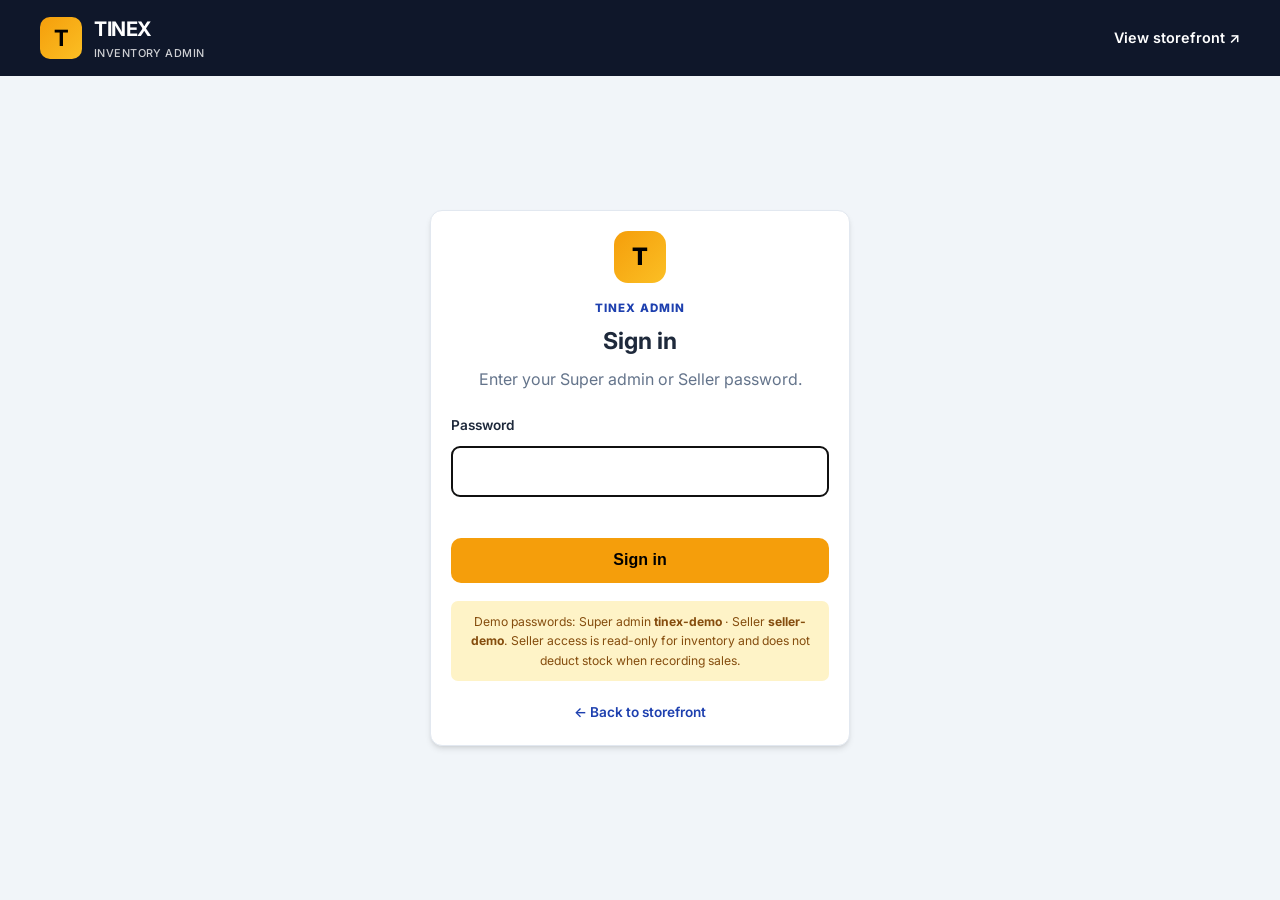
==== commit 661e6e3e: "Fix admin stylesheet path Co-authored-by: Copilot <223556219+Copilot@users.noreply.github.com>" ====
--- a/admin.html
+++ b/admin.html
@@ -8,7 +8,7 @@
   <link rel="preconnect" href="https://fonts.googleapis.com" />
   <link rel="preconnect" href="https://fonts.gstatic.com" crossorigin />
   <link href="https://fonts.googleapis.com/css2?family=Inter:wght@400;500;600;700;800&display=swap" rel="stylesheet" />
-  <link rel="stylesheet" href="styles.css" />
+  <link rel="stylesheet" href="css/styles.css" />
 </head>
 <body class="admin-page">
   <header class="admin-header">
--- a/css/styles.css
+++ b/css/styles.css
@@ -0,0 +1,1741 @@
+/* TINEX AUTO COMPONENTS - Professional Styles */
+:root {
+  --primary: #0f172a;      /* Deep navy */
+  --secondary: #1e40af;    /* Strong blue */
+  --accent: #f59e0b;       /* Amber/orange for CTAs */
+  --accent-hover: #d97706;
+  --success: #059669;
+  --bg: #f8fafc;
+  --card: #ffffff;
+  --text: #1e293b;
+  --text-muted: #64748b;
+  --border: #e2e8f0;
+  --whatsapp: #25D366;
+  --radius: 12px;
+  --shadow: 0 4px 6px -1px rgb(0 0 0 / 0.1), 0 2px 4px -2px rgb(0 0 0 / 0.1);
+  --shadow-lg: 0 10px 15px -3px rgb(0 0 0 / 0.1), 0 4px 6px -4px rgb(0 0 0 / 0.1);
+}
+
+* {
+  margin: 0;
+  padding: 0;
+  box-sizing: border-box;
+}
+
+body {
+  font-family: 'Inter', system-ui, -apple-system, BlinkMacSystemFont, 'Segoe UI', Roboto, sans-serif;
+  background: var(--bg);
+  color: var(--text);
+  line-height: 1.6;
+  min-height: 100vh;
+}
+
+a {
+  text-decoration: none;
+  color: inherit;
+}
+
+img {
+  max-width: 100%;
+  display: block;
+}
+
+/* Header */
+.header {
+  background: var(--primary);
+  color: white;
+  position: sticky;
+  top: 0;
+  z-index: 100;
+  box-shadow: var(--shadow);
+}
+
+.header-top {
+  background: #020617;
+  font-size: 0.85rem;
+  padding: 0.4rem 0;
+  text-align: center;
+}
+
+.header-top a {
+  color: var(--accent);
+  font-weight: 600;
+}
+
+.header-main {
+  max-width: 1200px;
+  margin: 0 auto;
+  padding: 0.75rem 1.25rem;
+  display: flex;
+  align-items: center;
+  justify-content: space-between;
+  gap: 1rem;
+}
+
+.logo {
+  display: flex;
+  align-items: center;
+  gap: 0.75rem;
+  font-weight: 700;
+  font-size: 1.25rem;
+  letter-spacing: -0.025em;
+}
+
+.logo-icon {
+  width: 42px;
+  height: 42px;
+  background: linear-gradient(135deg, var(--accent), #fbbf24);
+  border-radius: 10px;
+  display: flex;
+  align-items: center;
+  justify-content: center;
+  font-size: 1.4rem;
+  color: #000;
+}
+
+.nav {
+  display: flex;
+  gap: 1.75rem;
+  align-items: center;
+}
+
+.nav a {
+  font-weight: 500;
+  font-size: 0.95rem;
+  opacity: 0.9;
+  transition: opacity 0.2s, color 0.2s;
+}
+
+.nav a:hover,
+.nav a.active {
+  opacity: 1;
+  color: var(--accent);
+}
+
+.header-actions {
+  display: flex;
+  align-items: center;
+  gap: 0.75rem;
+}
+
+.search-box {
+  position: relative;
+  display: none;
+}
+
+@media (min-width: 768px) {
+  .search-box {
+    display: block;
+  }
+}
+
+.search-box input {
+  background: rgba(255,255,255,0.1);
+  border: 1px solid rgba(255,255,255,0.15);
+  border-radius: 8px;
+  padding: 0.5rem 1rem 0.5rem 2.25rem;
+  color: white;
+  width: 200px;
+  font-size: 0.9rem;
+}
+
+.search-box input::placeholder {
+  color: rgba(255,255,255,0.5);
+}
+
+.search-box svg {
+  position: absolute;
+  left: 0.7rem;
+  top: 50%;
+  transform: translateY(-50%);
+  opacity: 0.6;
+}
+
+.cart-btn {
+  position: relative;
+  background: rgba(255,255,255,0.1);
+  border: none;
+  color: white;
+  width: 42px;
+  height: 42px;
+  border-radius: 10px;
+  cursor: pointer;
+  display: flex;
+  align-items: center;
+  justify-content: center;
+  transition: background 0.2s;
+}
+
+.cart-btn:hover {
+  background: rgba(255,255,255,0.2);
+}
+
+.cart-count {
+  position: absolute;
+  top: -4px;
+  right: -4px;
+  background: var(--accent);
+  color: #000;
+  font-size: 0.7rem;
+  font-weight: 700;
+  width: 18px;
+  height: 18px;
+  border-radius: 50%;
+  display: flex;
+  align-items: center;
+  justify-content: center;
+}
+
+.mobile-menu-btn {
+  display: none;
+  background: none;
+  border: none;
+  color: white;
+  font-size: 1.5rem;
+  cursor: pointer;
+}
+
+@media (max-width: 767px) {
+  .nav {
+    display: none;
+  }
+  .mobile-menu-btn {
+    display: block;
+  }
+}
+
+/* Hero */
+.hero {
+  background: linear-gradient(135deg, #0f172a 0%, #1e3a8a 60%, #1e40af 100%);
+  color: white;
+  padding: 3.5rem 1.25rem 4rem;
+  position: relative;
+  overflow: hidden;
+}
+
+.hero::before {
+  content: '';
+  position: absolute;
+  inset: 0;
+  background: url("data:image/svg+xml,%3Csvg width='60' height='60' viewBox='0 0 60 60' xmlns='http://www.w3.org/2000/svg'%3E%3Cg fill='none' fill-rule='evenodd'%3E%3Cg fill='%23ffffff' fill-opacity='0.03'%3E%3Cpath d='M36 34v-4h-2v4h-4v2h4v4h2v-4h4v-2h-4zm0-30V0h-2v4h-4v2h4v4h2V6h4V4h-4zM6 34v-4H4v4H0v2h4v4h2v-4h4v-2H6zM6 4V0H4v4H0v2h4v4h2V6h4V4H6z'/%3E%3C/g%3E%3C/g%3E%3C/svg%3E");
+  opacity: 0.5;
+}
+
+.hero-content {
+  max-width: 1200px;
+  margin: 0 auto;
+  display: grid;
+  grid-template-columns: 1fr;
+  gap: 2.5rem;
+  align-items: center;
+  position: relative;
+  z-index: 1;
+}
+
+@media (min-width: 900px) {
+  .hero-content {
+    grid-template-columns: 1.1fr 0.9fr;
+  }
+}
+
+.hero-text h1 {
+  font-size: clamp(1.9rem, 4vw, 2.75rem);
+  font-weight: 800;
+  line-height: 1.15;
+  margin-bottom: 1rem;
+  letter-spacing: -0.03em;
+}
+
+.hero-text h1 span {
+  color: var(--accent);
+}
+
+.hero-text p {
+  font-size: 1.1rem;
+  opacity: 0.9;
+  max-width: 480px;
+  margin-bottom: 1.75rem;
+}
+
+.hero-badges {
+  display: flex;
+  flex-wrap: wrap;
+  gap: 0.75rem;
+  margin-bottom: 1.75rem;
+}
+
+.badge {
+  background: rgba(255,255,255,0.12);
+  border: 1px solid rgba(255,255,255,0.2);
+  padding: 0.35rem 0.85rem;
+  border-radius: 999px;
+  font-size: 0.85rem;
+  font-weight: 500;
+}
+
+.btn {
+  display: inline-flex;
+  align-items: center;
+  gap: 0.5rem;
+  padding: 0.85rem 1.5rem;
+  border-radius: 10px;
+  font-weight: 600;
+  font-size: 1rem;
+  border: none;
+  cursor: pointer;
+  transition: all 0.2s;
+}
+
+.btn-primary {
+  background: var(--accent);
+  color: #000;
+}
+
+.btn-primary:hover {
+  background: var(--accent-hover);
+  transform: translateY(-1px);
+}
+
+.btn-secondary {
+  background: rgba(255,255,255,0.12);
+  color: white;
+  border: 1px solid rgba(255,255,255,0.25);
+}
+
+.btn-secondary:hover {
+  background: rgba(255,255,255,0.2);
+}
+
+.hero-visual {
+  display: flex;
+  flex-direction: column;
+  gap: 1rem;
+}
+
+.placeholder-card {
+  background: rgba(255,255,255,0.08);
+  border: 1px solid rgba(255,255,255,0.15);
+  border-radius: var(--radius);
+  aspect-ratio: 16/10;
+  display: flex;
+  flex-direction: column;
+  align-items: center;
+  justify-content: center;
+  gap: 0.75rem;
+  color: rgba(255,255,255,0.7);
+  font-size: 0.95rem;
+  text-align: center;
+  padding: 1.5rem;
+}
+
+.placeholder-card .icon {
+  font-size: 2.5rem;
+  opacity: 0.8;
+}
+
+.placeholder-card.small {
+  aspect-ratio: 16/7;
+  font-size: 0.85rem;
+}
+
+/* Sections */
+.section {
+  max-width: 1200px;
+  margin: 0 auto;
+  padding: 3.5rem 1.25rem;
+}
+
+.section-header {
+  display: flex;
+  justify-content: space-between;
+  align-items: flex-end;
+  margin-bottom: 1.75rem;
+  gap: 1rem;
+  flex-wrap: wrap;
+}
+
+.section-header h2 {
+  font-size: 1.6rem;
+  font-weight: 700;
+  letter-spacing: -0.02em;
+}
+
+.section-header a {
+  color: var(--secondary);
+  font-weight: 600;
+  font-size: 0.95rem;
+}
+
+/* Brand tiles */
+.brand-grid {
+  display: grid;
+  grid-template-columns: 1fr;
+  gap: 1.25rem;
+}
+
+@media (min-width: 640px) {
+  .brand-grid {
+    grid-template-columns: 1fr 1fr;
+  }
+}
+
+.brand-card {
+  background: var(--card);
+  border-radius: var(--radius);
+  overflow: hidden;
+  box-shadow: var(--shadow);
+  transition: transform 0.2s, box-shadow 0.2s;
+  border: 1px solid var(--border);
+}
+
+.brand-card:hover {
+  transform: translateY(-3px);
+  box-shadow: var(--shadow-lg);
+}
+
+.brand-visual {
+  height: 140px;
+  display: flex;
+  align-items: center;
+  justify-content: center;
+  font-size: 1.5rem;
+  font-weight: 700;
+  color: white;
+  letter-spacing: 0.05em;
+}
+
+.brand-bajaj {
+  background: linear-gradient(135deg, #1e3a8a, #3b82f6);
+}
+
+.brand-piaggio {
+  background: linear-gradient(135deg, #7c2d12, #ea580c);
+}
+
+.brand-body {
+  padding: 1.25rem 1.5rem;
+}
+
+.brand-body h3 {
+  font-size: 1.2rem;
+  margin-bottom: 0.35rem;
+}
+
+.brand-body p {
+  color: var(--text-muted);
+  font-size: 0.9rem;
+  margin-bottom: 1rem;
+}
+
+/* Products grid */
+.products-grid {
+  display: grid;
+  grid-template-columns: repeat(auto-fill, minmax(240px, 1fr));
+  gap: 1.25rem;
+}
+
+.product-card {
+  background: var(--card);
+  border-radius: var(--radius);
+  border: 1px solid var(--border);
+  overflow: hidden;
+  transition: transform 0.2s, box-shadow 0.2s;
+  display: flex;
+  flex-direction: column;
+}
+
+.product-card:hover {
+  transform: translateY(-3px);
+  box-shadow: var(--shadow-lg);
+}
+
+.product-image {
+  aspect-ratio: 1;
+  background: #f1f5f9;
+  display: flex;
+  align-items: center;
+  justify-content: center;
+  position: relative;
+  color: var(--text-muted);
+  font-size: 0.85rem;
+  text-align: center;
+  padding: 1rem;
+}
+
+.product-image .icon {
+  font-size: 2.75rem;
+  margin-bottom: 0.5rem;
+  opacity: 0.5;
+}
+
+.product-badge {
+  position: absolute;
+  z-index: 1;
+  top: 0.75rem;
+  left: 0.75rem;
+  background: var(--accent);
+  color: #000;
+  font-size: 0.7rem;
+  font-weight: 700;
+  padding: 0.2rem 0.55rem;
+  border-radius: 6px;
+}
+
+.product-badge.soldout {
+  background: #ef4444;
+  color: white;
+}
+
+.product-body {
+  padding: 1rem 1.1rem 1.15rem;
+  flex: 1;
+  display: flex;
+  flex-direction: column;
+}
+
+.product-title {
+  font-size: 0.95rem;
+  font-weight: 600;
+  margin-bottom: 0.35rem;
+  line-height: 1.35;
+  display: -webkit-box;
+  line-clamp: 2;
+  -webkit-line-clamp: 2;
+  -webkit-box-orient: vertical;
+  overflow: hidden;
+}
+
+.product-code {
+  font-size: 0.78rem;
+  color: var(--text-muted);
+  font-family: ui-monospace, monospace;
+  margin-bottom: 0.6rem;
+}
+
+.product-meta {
+  display: flex;
+  justify-content: space-between;
+  align-items: center;
+  margin-top: auto;
+  gap: 0.5rem;
+}
+
+.product-price {
+  font-weight: 700;
+  font-size: 1.05rem;
+  color: var(--primary);
+}
+
+.btn-add {
+  background: var(--secondary);
+  color: white;
+  border: none;
+  padding: 0.45rem 0.85rem;
+  border-radius: 8px;
+  font-size: 0.85rem;
+  font-weight: 600;
+  cursor: pointer;
+  transition: background 0.2s;
+}
+
+.btn-add:hover {
+  background: #1e3a8a;
+}
+
+.btn-add:disabled {
+  background: #94a3b8;
+  cursor: not-allowed;
+}
+
+/* Location & Contact blocks */
+.info-grid {
+  display: grid;
+  grid-template-columns: 1fr;
+  gap: 1.25rem;
+}
+
+@media (min-width: 768px) {
+  .info-grid {
+    grid-template-columns: 1.2fr 0.8fr;
+  }
+}
+
+.info-card {
+  background: var(--card);
+  border: 1px solid var(--border);
+  border-radius: var(--radius);
+  padding: 1.5rem;
+  box-shadow: var(--shadow);
+}
+
+.info-card h3 {
+  font-size: 1.15rem;
+  margin-bottom: 0.75rem;
+  display: flex;
+  align-items: center;
+  gap: 0.5rem;
+}
+
+.info-card p, .info-card li {
+  color: var(--text-muted);
+  font-size: 0.95rem;
+}
+
+.info-card ul {
+  list-style: none;
+  margin-top: 0.5rem;
+}
+
+.info-card li {
+  padding: 0.3rem 0;
+}
+
+.map-placeholder {
+  height: 180px;
+  background: #e2e8f0;
+  border-radius: 8px;
+  display: flex;
+  align-items: center;
+  justify-content: center;
+  color: var(--text-muted);
+  margin-top: 1rem;
+  font-size: 0.9rem;
+}
+
+/* Newsletter */
+.newsletter {
+  background: var(--primary);
+  color: white;
+  border-radius: var(--radius);
+  padding: 2rem 1.5rem;
+  text-align: center;
+}
+
+.newsletter h3 {
+  font-size: 1.35rem;
+  margin-bottom: 0.5rem;
+}
+
+.newsletter p {
+  opacity: 0.85;
+  margin-bottom: 1.25rem;
+  font-size: 0.95rem;
+}
+
+.newsletter-form {
+  display: flex;
+  flex-wrap: wrap;
+  gap: 0.6rem;
+  justify-content: center;
+  max-width: 420px;
+  margin: 0 auto;
+}
+
+.newsletter-form input {
+  flex: 1;
+  min-width: 200px;
+  padding: 0.75rem 1rem;
+  border-radius: 8px;
+  border: none;
+  font-size: 0.95rem;
+}
+
+.newsletter-form button {
+  background: var(--accent);
+  color: #000;
+  border: none;
+  padding: 0.75rem 1.25rem;
+  border-radius: 8px;
+  font-weight: 600;
+  cursor: pointer;
+}
+
+/* Footer */
+.footer {
+  background: #020617;
+  color: #94a3b8;
+  padding: 3rem 1.25rem 1.5rem;
+  margin-top: 2rem;
+}
+
+.footer-content {
+  max-width: 1200px;
+  margin: 0 auto;
+  display: grid;
+  grid-template-columns: 1fr;
+  gap: 2rem;
+}
+
+@media (min-width: 640px) {
+  .footer-content {
+    grid-template-columns: 1.5fr 1fr 1fr;
+  }
+}
+
+.footer h4 {
+  color: white;
+  font-size: 1rem;
+  margin-bottom: 0.85rem;
+}
+
+.footer p, .footer a {
+  font-size: 0.9rem;
+  line-height: 1.7;
+}
+
+.footer a:hover {
+  color: var(--accent);
+}
+
+.footer-bottom {
+  max-width: 1200px;
+  margin: 2rem auto 0;
+  padding-top: 1.25rem;
+  border-top: 1px solid #1e293b;
+  display: flex;
+  flex-wrap: wrap;
+  justify-content: space-between;
+  gap: 0.75rem;
+  font-size: 0.85rem;
+}
+
+/* Cart Drawer */
+.cart-overlay {
+  position: fixed;
+  inset: 0;
+  background: rgba(0,0,0,0.45);
+  z-index: 200;
+  opacity: 0;
+  visibility: hidden;
+  transition: all 0.25s;
+}
+
+.cart-overlay.open {
+  opacity: 1;
+  visibility: visible;
+}
+
+.cart-drawer {
+  position: fixed;
+  top: 0;
+  right: 0;
+  width: min(400px, 100%);
+  height: 100%;
+  background: white;
+  z-index: 210;
+  transform: translateX(100%);
+  transition: transform 0.3s ease;
+  display: flex;
+  flex-direction: column;
+  box-shadow: -10px 0 30px rgba(0,0,0,0.15);
+}
+
+.cart-drawer.open {
+  transform: translateX(0);
+}
+
+.cart-header {
+  padding: 1.15rem 1.25rem;
+  border-bottom: 1px solid var(--border);
+  display: flex;
+  justify-content: space-between;
+  align-items: center;
+}
+
+.cart-header h3 {
+  font-size: 1.15rem;
+}
+
+.cart-close {
+  background: none;
+  border: none;
+  font-size: 1.5rem;
+  cursor: pointer;
+  color: var(--text-muted);
+}
+
+.cart-items {
+  flex: 1;
+  overflow-y: auto;
+  padding: 1rem 1.25rem;
+}
+
+.cart-empty {
+  text-align: center;
+  padding: 3rem 1rem;
+  color: var(--text-muted);
+}
+
+.cart-item {
+  display: flex;
+  gap: 0.85rem;
+  padding: 0.85rem 0;
+  border-bottom: 1px solid var(--border);
+}
+
+.cart-item-img {
+  width: 64px;
+  height: 64px;
+  background: #f1f5f9;
+  border-radius: 8px;
+  display: flex;
+  align-items: center;
+  justify-content: center;
+  font-size: 1.5rem;
+  flex-shrink: 0;
+  color: var(--text-muted);
+}
+
+.cart-item-info {
+  flex: 1;
+  min-width: 0;
+}
+
+.cart-item-info h4 {
+  font-size: 0.9rem;
+  font-weight: 600;
+  margin-bottom: 0.2rem;
+  white-space: nowrap;
+  overflow: hidden;
+  text-overflow: ellipsis;
+}
+
+.cart-item-info .code {
+  font-size: 0.75rem;
+  color: var(--text-muted);
+  font-family: monospace;
+}
+
+.cart-item-price {
+  font-weight: 600;
+  font-size: 0.9rem;
+  margin-top: 0.25rem;
+}
+
+.cart-item-actions {
+  display: flex;
+  align-items: center;
+  gap: 0.4rem;
+  margin-top: 0.4rem;
+}
+
+.qty-btn {
+  width: 26px;
+  height: 26px;
+  border: 1px solid var(--border);
+  background: white;
+  border-radius: 6px;
+  cursor: pointer;
+  font-weight: 600;
+}
+
+.cart-footer {
+  padding: 1.15rem 1.25rem;
+  border-top: 1px solid var(--border);
+  background: #f8fafc;
+}
+
+.cart-total {
+  display: flex;
+  justify-content: space-between;
+  font-weight: 700;
+  font-size: 1.1rem;
+  margin-bottom: 1rem;
+}
+
+.btn-whatsapp {
+  background: var(--whatsapp);
+  color: white;
+  width: 100%;
+  justify-content: center;
+  padding: 0.9rem;
+  font-size: 1rem;
+}
+
+.btn-whatsapp:hover {
+  background: #1ebe57;
+  transform: none;
+}
+
+.btn-whatsapp:disabled {
+  background: #94a3b8;
+  cursor: not-allowed;
+}
+
+/* Filters (catalog) */
+.filters {
+  display: flex;
+  flex-wrap: wrap;
+  gap: 0.6rem;
+  margin-bottom: 1.5rem;
+}
+
+.filter-btn {
+  padding: 0.45rem 1rem;
+  border-radius: 999px;
+  border: 1px solid var(--border);
+  background: white;
+  font-size: 0.9rem;
+  font-weight: 500;
+  cursor: pointer;
+  transition: all 0.15s;
+}
+
+.filter-btn.active,
+.filter-btn:hover {
+  background: var(--primary);
+  color: white;
+  border-color: var(--primary);
+}
+
+/* Utility */
+.container {
+  max-width: 1200px;
+  margin: 0 auto;
+  padding: 0 1.25rem;
+}
+
+.text-muted {
+  color: var(--text-muted);
+}
+
+.mt-1 { margin-top: 0.5rem; }
+.mt-2 { margin-top: 1rem; }
+.mb-2 { margin-bottom: 1rem; }
+
+/* Contact form */
+.contact-form {
+  display: grid;
+  gap: 1rem;
+}
+
+.contact-form label {
+  display: block;
+  font-weight: 500;
+  font-size: 0.9rem;
+  margin-bottom: 0.35rem;
+}
+
+.contact-form input,
+.contact-form textarea {
+  width: 100%;
+  padding: 0.7rem 0.9rem;
+  border: 1px solid var(--border);
+  border-radius: 8px;
+  font-size: 0.95rem;
+  font-family: inherit;
+}
+
+.contact-form textarea {
+  min-height: 120px;
+  resize: vertical;
+}
+
+/* Mobile nav */
+.mobile-nav {
+  display: none;
+  position: fixed;
+  top: 0;
+  left: 0;
+  width: 280px;
+  height: 100%;
+  background: var(--primary);
+  z-index: 250;
+  padding: 1.5rem;
+  transform: translateX(-100%);
+  transition: transform 0.3s;
+}
+
+.mobile-nav.open {
+  transform: translateX(0);
+}
+
+.mobile-nav a {
+  display: block;
+  color: white;
+  padding: 0.75rem 0;
+  font-weight: 500;
+  border-bottom: 1px solid rgba(255,255,255,0.1);
+}
+
+.mobile-nav-overlay {
+  position: fixed;
+  inset: 0;
+  background: rgba(0,0,0,0.4);
+  z-index: 240;
+  opacity: 0;
+  visibility: hidden;
+  transition: all 0.25s;
+}
+
+.mobile-nav-overlay.open {
+  opacity: 1;
+  visibility: visible;
+}
+
+/* Inventory admin */
+.product-image .product-photo {
+  position: absolute;
+  inset: 0;
+}
+
+.product-image .product-photo img {
+  width: 100%;
+  height: 100%;
+  object-fit: cover;
+}
+
+.admin-page {
+  background: #f1f5f9;
+}
+
+.admin-header {
+  min-height: 76px;
+  background: var(--primary);
+  color: white;
+  padding: 0.75rem max(1.25rem, calc((100% - 1200px) / 2));
+  display: flex;
+  align-items: center;
+  justify-content: space-between;
+}
+
+.admin-logo-caption {
+  font-size: 0.68rem;
+  font-weight: 500;
+  opacity: 0.8;
+  letter-spacing: 0.04em;
+}
+
+.admin-store-link {
+  color: white;
+  font-size: 0.9rem;
+  font-weight: 600;
+}
+
+.admin-store-link:hover,
+.admin-text-button:hover {
+  color: var(--accent);
+}
+
+.admin-lock-button {
+  border: 1px solid rgb(255 255 255 / 0.3);
+  border-radius: 7px;
+  background: rgb(255 255 255 / 0.08);
+  color: white;
+  padding: 0.45rem 0.7rem;
+  font: inherit;
+  font-size: 0.8rem;
+  font-weight: 600;
+  cursor: pointer;
+}
+
+.admin-login {
+  min-height: calc(100vh - 76px);
+  display: grid;
+  place-items: center;
+  padding: 2rem 1rem;
+}
+
+.admin-login-card {
+  width: min(100%, 420px);
+  padding: 2rem;
+  text-align: center;
+}
+
+.admin-login-icon {
+  width: 52px;
+  height: 52px;
+  display: grid;
+  place-items: center;
+  margin: 0 auto 1rem;
+  border-radius: 14px;
+  background: linear-gradient(135deg, var(--accent), #fbbf24);
+  color: #000;
+  font-size: 1.5rem;
+  font-weight: 800;
+}
+
+.admin-login-card h1 {
+  margin-bottom: 0.4rem;
+  font-size: 1.45rem;
+}
+
+.admin-login-form {
+  display: grid;
+  gap: 0.55rem;
+  margin: 1.4rem 0 1rem;
+  text-align: left;
+}
+
+.admin-login-form label {
+  font-size: 0.85rem;
+  font-weight: 600;
+}
+
+.admin-login-form input {
+  width: 100%;
+  padding: 0.75rem 0.85rem;
+  border: 1px solid #cbd5e1;
+  border-radius: 8px;
+  background: white;
+  font: inherit;
+}
+
+.admin-login-form .btn {
+  justify-content: center;
+  margin-top: 0.25rem;
+}
+
+.admin-login-error {
+  min-height: 1.2rem;
+  color: #b91c1c;
+  font-size: 0.8rem;
+}
+
+.admin-demo-notice {
+  margin: 1.1rem 0;
+  padding: 0.7rem;
+  border-radius: 7px;
+  background: #fef3c7;
+  color: #854d0e;
+  font-size: 0.76rem;
+}
+
+.admin-login-back {
+  color: var(--secondary);
+  font-size: 0.85rem;
+  font-weight: 600;
+}
+
+.admin-main {
+  max-width: 1200px;
+  margin: 0 auto;
+  padding: 2rem 1.25rem 3rem;
+}
+
+.admin-welcome,
+.admin-section-heading,
+.admin-card-heading {
+  display: flex;
+  align-items: center;
+  justify-content: space-between;
+  gap: 1rem;
+}
+
+.admin-welcome {
+  margin-bottom: 1.5rem;
+}
+
+.admin-welcome h1 {
+  font-size: clamp(1.6rem, 3vw, 2rem);
+  line-height: 1.25;
+  margin-bottom: 0.35rem;
+}
+
+.admin-role-badge {
+  flex: 0 0 auto;
+  padding: 0.4rem 0.7rem;
+  border: 1px solid #bfdbfe;
+  border-radius: 999px;
+  background: #eff6ff;
+  color: #1e40af;
+  font-size: 0.75rem;
+  font-weight: 700;
+}
+
+.admin-eyebrow {
+  color: var(--secondary);
+  font-size: 0.72rem;
+  font-weight: 800;
+  letter-spacing: 0.09em;
+  margin-bottom: 0.35rem;
+}
+
+.admin-local-note {
+  color: #854d0e;
+  background: #fef3c7;
+  padding: 0.5rem 0.75rem;
+  border-radius: 8px;
+  font-size: 0.78rem;
+  font-weight: 600;
+}
+
+.admin-tabs {
+  display: flex;
+  gap: 0.35rem;
+  border-bottom: 1px solid var(--border);
+  margin-bottom: 1.5rem;
+}
+
+.admin-tab {
+  border: 0;
+  border-bottom: 3px solid transparent;
+  background: transparent;
+  color: var(--text-muted);
+  padding: 0.75rem 1rem;
+  font: inherit;
+  font-size: 0.92rem;
+  font-weight: 600;
+  cursor: pointer;
+}
+
+.admin-tab.active {
+  border-bottom-color: var(--secondary);
+  color: var(--secondary);
+}
+
+.admin-panel {
+  display: none;
+}
+
+.admin-panel.active {
+  display: block;
+}
+
+.admin-message {
+  display: none;
+  margin: 0 0 1rem;
+  padding: 0.8rem 1rem;
+  border-radius: 8px;
+  font-size: 0.9rem;
+}
+
+.admin-message.visible {
+  display: block;
+}
+
+.admin-message.success {
+  color: #065f46;
+  background: #d1fae5;
+}
+
+.admin-message.error {
+  color: #991b1b;
+  background: #fee2e2;
+}
+
+.admin-stat-grid {
+  display: grid;
+  grid-template-columns: repeat(4, minmax(0, 1fr));
+  gap: 1rem;
+  margin-bottom: 1.25rem;
+}
+
+.admin-stat-card,
+.admin-card {
+  background: white;
+  border: 1px solid var(--border);
+  border-radius: var(--radius);
+  box-shadow: var(--shadow);
+}
+
+.admin-stat-card {
+  padding: 1.1rem 1.2rem;
+}
+
+.admin-stat-card > span,
+.admin-stat-card small {
+  display: block;
+  color: var(--text-muted);
+  font-size: 0.82rem;
+}
+
+.admin-stat-card strong {
+  display: block;
+  margin: 0.35rem 0 0.25rem;
+  color: var(--primary);
+  font-size: 1.7rem;
+  line-height: 1.2;
+}
+
+.admin-stat-card.warning strong {
+  color: #b45309;
+}
+
+.admin-content-grid {
+  display: grid;
+  grid-template-columns: 1fr 1fr;
+  gap: 1.25rem;
+}
+
+.admin-card {
+  padding: 1.25rem;
+  margin-bottom: 1.25rem;
+  min-width: 0;
+}
+
+.admin-card-heading {
+  margin-bottom: 1rem;
+}
+
+.admin-card-heading h2,
+.admin-section-heading h2 {
+  font-size: 1.1rem;
+  margin-bottom: 0.2rem;
+}
+
+.admin-card-heading p,
+.admin-section-heading p {
+  color: var(--text-muted);
+  font-size: 0.84rem;
+}
+
+.admin-text-button {
+  border: 0;
+  background: none;
+  color: var(--secondary);
+  font: inherit;
+  font-size: 0.82rem;
+  font-weight: 700;
+  cursor: pointer;
+  white-space: nowrap;
+}
+
+.admin-table-wrap {
+  width: 100%;
+  overflow-x: auto;
+}
+
+.admin-table {
+  width: 100%;
+  border-collapse: collapse;
+  text-align: left;
+  font-size: 0.84rem;
+}
+
+.admin-table th {
+  color: var(--text-muted);
+  background: #f8fafc;
+  font-size: 0.72rem;
+  font-weight: 700;
+  letter-spacing: 0.025em;
+  white-space: nowrap;
+}
+
+.admin-table th,
+.admin-table td {
+  padding: 0.72rem 0.65rem;
+  border-bottom: 1px solid #edf1f5;
+  vertical-align: middle;
+}
+
+.admin-table td {
+  white-space: nowrap;
+}
+
+.admin-table td:first-child {
+  white-space: normal;
+  min-width: 140px;
+}
+
+.admin-table td strong,
+.admin-table td small {
+  display: block;
+}
+
+.admin-table td small {
+  color: var(--text-muted);
+  font-size: 0.74rem;
+  margin-top: 0.12rem;
+}
+
+.admin-empty {
+  color: var(--text-muted);
+  text-align: center;
+  padding: 1.5rem !important;
+}
+
+.stock-status {
+  display: inline-block;
+  border-radius: 999px;
+  padding: 0.22rem 0.55rem;
+  font-size: 0.72rem;
+  font-weight: 700;
+}
+
+.stock-status.available {
+  color: #047857;
+  background: #d1fae5;
+}
+
+.stock-status.low {
+  color: #92400e;
+  background: #fef3c7;
+}
+
+.stock-status.out {
+  color: #b91c1c;
+  background: #fee2e2;
+}
+
+.admin-section-heading {
+  margin: 0.25rem 0 1rem;
+}
+
+.admin-form-card {
+  scroll-margin-top: 1rem;
+}
+
+.admin-form {
+  display: grid;
+  grid-template-columns: repeat(3, minmax(0, 1fr));
+  gap: 1rem;
+}
+
+.admin-form label,
+.admin-search-label {
+  display: grid;
+  gap: 0.35rem;
+  color: var(--text);
+  font-size: 0.82rem;
+  font-weight: 600;
+}
+
+.admin-form input,
+.admin-form select,
+.admin-form textarea,
+.admin-search-label input,
+.admin-search-label select {
+  width: 100%;
+  min-width: 0;
+  padding: 0.65rem 0.75rem;
+  border: 1px solid #cbd5e1;
+  border-radius: 7px;
+  background: white;
+  color: var(--text);
+  font: inherit;
+  font-size: 0.9rem;
+}
+
+.admin-form textarea {
+  resize: vertical;
+}
+
+.admin-form-wide {
+  grid-column: 1 / -1;
+}
+
+.admin-field-hint {
+  color: var(--text-muted);
+  font-size: 0.75rem;
+  font-weight: 400;
+}
+
+.admin-form-actions {
+  display: flex;
+  flex-wrap: wrap;
+  gap: 0.65rem;
+  align-items: center;
+}
+
+.admin-icon-button {
+  width: 34px;
+  height: 34px;
+  border: 1px solid var(--border);
+  border-radius: 7px;
+  background: white;
+  color: var(--text-muted);
+  font-size: 1.3rem;
+  cursor: pointer;
+}
+
+.admin-image-preview {
+  display: flex;
+  align-items: center;
+  gap: 0.75rem;
+  color: var(--text-muted);
+  font-size: 0.82rem;
+}
+
+.admin-image-preview img {
+  width: 80px;
+  height: 80px;
+  object-fit: cover;
+  border-radius: 8px;
+  border: 1px solid var(--border);
+}
+
+.btn-outline {
+  color: var(--text);
+  background: white;
+  border: 1px solid var(--border);
+  padding: 0.65rem 1rem;
+  border-radius: 8px;
+  font: inherit;
+  font-size: 0.88rem;
+  font-weight: 600;
+  cursor: pointer;
+}
+
+.admin-filter-row {
+  display: flex;
+  align-items: end;
+  gap: 1rem;
+  margin-bottom: 1rem;
+}
+
+.admin-search-label {
+  width: min(100%, 300px);
+}
+
+.admin-product-cell {
+  display: flex;
+  align-items: center;
+  gap: 0.65rem;
+}
+
+.admin-product-thumb {
+  display: inline-flex;
+  width: 42px;
+  height: 42px;
+  flex: 0 0 42px;
+  object-fit: cover;
+  border-radius: 6px;
+  background: #f1f5f9;
+}
+
+.admin-product-placeholder {
+  align-items: center;
+  justify-content: center;
+  color: var(--text-muted);
+  font-size: 1.2rem;
+}
+
+.admin-edit-button {
+  border: 1px solid var(--border);
+  border-radius: 6px;
+  background: white;
+  color: var(--secondary);
+  padding: 0.35rem 0.6rem;
+  font: inherit;
+  font-size: 0.78rem;
+  font-weight: 700;
+  cursor: pointer;
+}
+
+.admin-sale-entry {
+  margin-top: 1rem;
+}
+
+.admin-restock-card {
+  margin-bottom: 1rem;
+  border-left: 4px solid var(--accent);
+}
+
+.admin-restock-form {
+  grid-template-columns: minmax(0, 1.5fr) minmax(7rem, 0.7fr) auto;
+  align-items: end;
+}
+
+.admin-restock-form .admin-form-actions {
+  align-self: end;
+}
+
+.admin-restock-form .btn {
+  min-height: 42px;
+}
+
+.admin-sale-stock-status {
+  min-width: 120px;
+}
+
+.admin-sale-stock-status .stock-status {
+  display: inline-flex;
+  margin-bottom: 0.4rem;
+}
+
+.admin-deduct-button {
+  display: block;
+  color: #047857;
+  transition: background 0.15s, border-color 0.15s;
+}
+
+.admin-deduct-button:hover {
+  border-color: #a7f3d0;
+  background: #ecfdf5;
+}
+
+.admin-sale-form {
+  grid-template-columns: minmax(0, 1fr);
+  align-items: end;
+}
+
+.admin-sale-form .admin-form-actions {
+  gap: 0.75rem;
+}
+
+.admin-sale-form .admin-form-actions .btn {
+  min-height: 44px;
+}
+
+.admin-order-date {
+  max-width: 22rem;
+}
+
+.admin-order-items {
+  display: grid;
+  gap: 0.65rem;
+}
+
+.admin-order-item {
+  display: grid;
+  grid-template-columns: minmax(0, 1fr) minmax(7rem, 10rem) auto;
+  align-items: end;
+  gap: 0.85rem;
+  padding: 0.9rem;
+  border: 1px solid var(--border);
+  border-radius: 10px;
+  background: #f8fafc;
+}
+
+.admin-order-item .admin-icon-button {
+  margin-bottom: 1px;
+  transition: background 0.15s, border-color 0.15s, color 0.15s;
+}
+
+.admin-order-item .admin-icon-button:hover {
+  border-color: #fecaca;
+  background: #fef2f2;
+  color: #b91c1c;
+}
+
+.admin-period-tabs {
+  display: flex;
+  padding: 3px;
+  border-radius: 8px;
+  background: #f1f5f9;
+}
+
+.admin-period-tabs button {
+  border: 0;
+  border-radius: 6px;
+  background: transparent;
+  color: var(--text-muted);
+  padding: 0.42rem 0.7rem;
+  font: inherit;
+  font-size: 0.78rem;
+  font-weight: 700;
+  cursor: pointer;
+}
+
+.admin-period-tabs button.active {
+  background: white;
+  color: var(--secondary);
+  box-shadow: 0 1px 3px rgb(15 23 42 / 0.12);
+}
+
+.admin-sales-totals {
+  display: grid;
+  grid-template-columns: repeat(3, 1fr);
+  gap: 1rem;
+  border-top: 1px solid var(--border);
+  border-bottom: 1px solid var(--border);
+  margin-bottom: 0.8rem;
+  padding: 0.9rem 0;
+}
+
+.admin-sales-totals span,
+.admin-sales-totals strong {
+  display: block;
+}
+
+.admin-sales-totals span {
+  color: var(--text-muted);
+  font-size: 0.78rem;
+}
+
+.admin-sales-totals strong {
+  margin-top: 0.18rem;
+  color: var(--primary);
+  font-size: 1.1rem;
+}
+
+.admin-disclaimer {
+  margin: 1rem 0 0;
+  color: var(--text-muted);
+  font-size: 0.78rem;
+}
+
+[hidden] {
+  display: none !important;
+}
+
+@media (max-width: 850px) {
+  .admin-stat-grid {
+    grid-template-columns: repeat(2, minmax(0, 1fr));
+  }
+
+  .admin-content-grid {
+    grid-template-columns: 1fr;
+  }
+
+  .admin-restock-form {
+    grid-template-columns: minmax(0, 1fr) minmax(7rem, 0.7fr);
+  }
+
+  .admin-restock-form .admin-form-actions {
+    grid-column: 1 / -1;
+  }
+
+}
+
+@media (max-width: 600px) {
+  .admin-main {
+    padding: 1.25rem 0.85rem 2rem;
+  }
+
+  .admin-header {
+    padding: 0.65rem 0.85rem;
+  }
+
+  .admin-welcome,
+  .admin-section-heading {
+    align-items: flex-start;
+    flex-direction: column;
+  }
+
+  .admin-local-note {
+    font-size: 0.72rem;
+  }
+
+  .admin-stat-grid {
+    gap: 0.65rem;
+  }
+
+  .admin-stat-card {
+    padding: 0.9rem;
+  }
+
+  .admin-stat-card strong {
+    font-size: 1.35rem;
+  }
+
+  .admin-card {
+    padding: 0.9rem;
+  }
+
+  .admin-form,
+  .admin-sale-form,
+  .admin-restock-form,
+  .admin-order-item {
+    grid-template-columns: 1fr;
+  }
+
+  .admin-order-item .admin-icon-button {
+    justify-self: end;
+  }
+
+  .admin-filter-row {
+    align-items: stretch;
+    flex-direction: column;
+  }
+
+  .admin-search-label {
+    width: 100%;
+  }
+
+  .admin-report-heading {
+    align-items: flex-start;
+    flex-direction: column;
+  }
+}
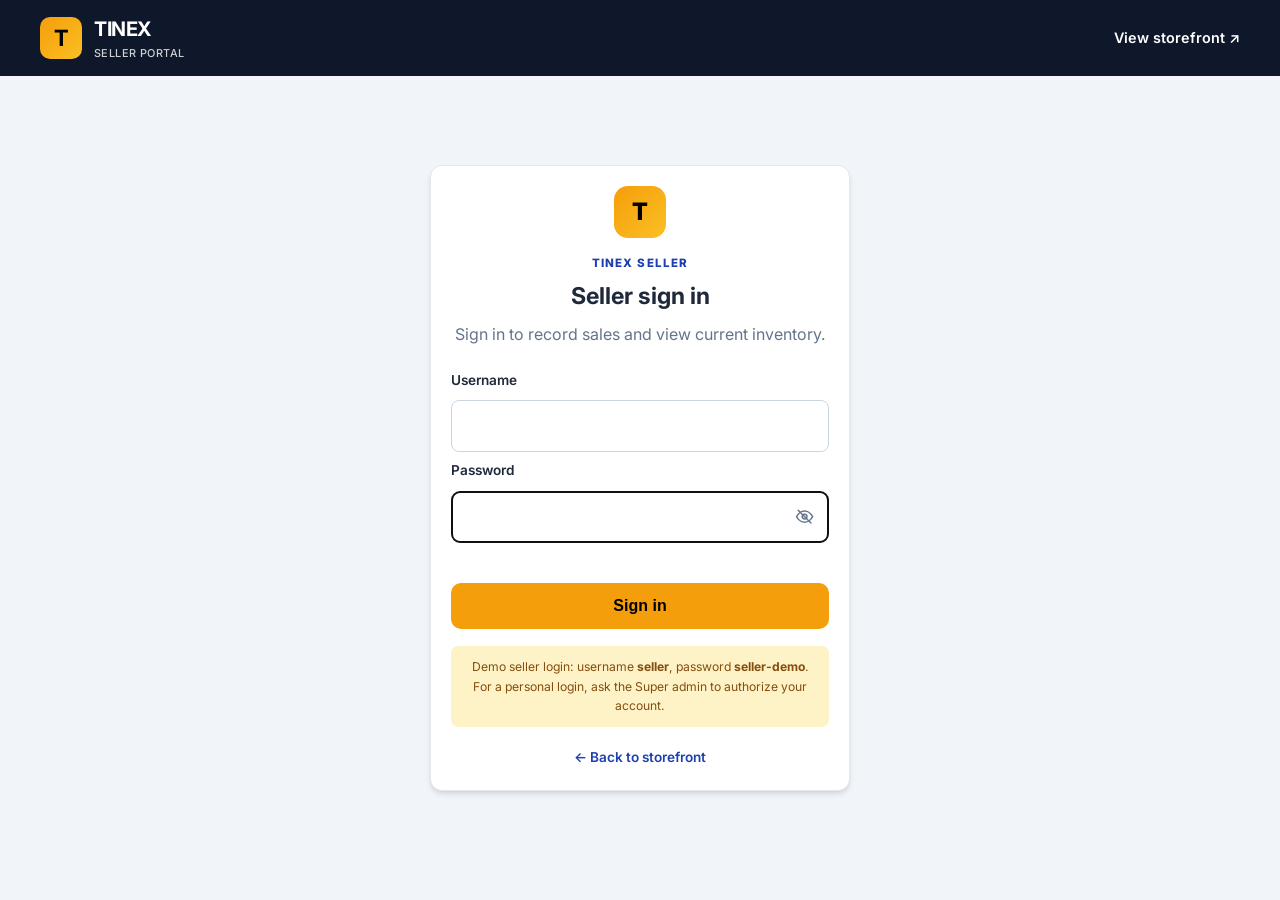
==== commit f6b480f2: "Add seller access and WhatsApp order tracking Co-authored-by: Copilot <223556219+Copilot@users.norep" ====
--- a/admin.html
+++ b/admin.html
@@ -10,13 +10,13 @@
   <link href="https://fonts.googleapis.com/css2?family=Inter:wght@400;500;600;700;800&display=swap" rel="stylesheet" />
   <link rel="stylesheet" href="css/styles.css" />
 </head>
-<body class="admin-page">
+<body class="admin-page" data-admin-role="seller">
   <header class="admin-header">
     <a href="index.html" class="logo">
       <div class="logo-icon">T</div>
       <div>
         <div>TINEX</div>
-        <div class="admin-logo-caption">INVENTORY ADMIN</div>
+        <div class="admin-logo-caption">SELLER PORTAL</div>
       </div>
     </a>
     <a class="admin-store-link" href="catalog.html">View storefront ↗</a>
@@ -26,16 +26,23 @@
   <main class="admin-login" id="admin-login">
     <section class="admin-card admin-login-card">
       <div class="admin-login-icon">T</div>
-      <p class="admin-eyebrow">TINEX ADMIN</p>
-      <h1>Sign in</h1>
-      <p class="text-muted">Enter your Super admin or Seller password.</p>
+      <p class="admin-eyebrow">TINEX SELLER</p>
+      <h1>Seller sign in</h1>
+      <p class="text-muted">Sign in to record sales and view current inventory.</p>
       <form id="admin-login-form" class="admin-login-form">
+        <label for="admin-username">Username</label>
+        <input id="admin-username" name="username" type="text" autocomplete="username" required />
         <label for="admin-password">Password</label>
-        <input id="admin-password" name="password" type="password" autocomplete="current-password" required />
+        <div class="admin-password-field">
+          <input id="admin-password" name="password" type="password" autocomplete="current-password" required />
+          <button class="admin-password-toggle" type="button" aria-label="Show password" aria-pressed="false" aria-controls="admin-password">
+            <svg viewBox="0 0 24 24" aria-hidden="true"><path d="M2 12s3.6-7 10-7 10 7 10 7-3.6 7-10 7S2 12 2 12Z"/><circle cx="12" cy="12" r="3"/><path class="admin-eye-slash" d="m4 4 16 16"/></svg>
+          </button>
+        </div>
         <p id="admin-login-error" class="admin-login-error" role="alert"></p>
         <button class="btn btn-primary" type="submit">Sign in</button>
       </form>
-      <p class="admin-demo-notice">Demo passwords: Super admin <strong>tinex-demo</strong> · Seller <strong>seller-demo</strong>. Seller access is read-only for inventory and does not deduct stock when recording sales.</p>
+      <p class="admin-demo-notice">Demo seller login: username <strong>seller</strong>, password <strong>seller-demo</strong>. For a personal login, ask the Super admin to authorize your account.</p>
       <a class="admin-login-back" href="index.html">← Back to storefront</a>
     </section>
   </main>
@@ -55,6 +62,7 @@
       <button class="admin-tab active" data-panel="overview" data-super-admin-only type="button">Overview</button>
       <button class="admin-tab" data-panel="inventory" type="button">Inventory</button>
       <button class="admin-tab" data-panel="sales" type="button">Sales</button>
+      <button class="admin-tab" data-panel="users" data-super-admin-only type="button">Seller access</button>
     </nav>
     <div id="admin-message" class="admin-message" role="status" aria-live="polite"></div>
 
@@ -86,7 +94,7 @@
           </div>
           <div class="admin-table-wrap">
             <table class="admin-table">
-              <thead><tr><th>Product</th><th>Qty</th><th>Total</th><th>Date</th></tr></thead>
+              <thead><tr><th>Product</th><th>Qty</th><th>Total</th><th>Sold by / logged at</th></tr></thead>
               <tbody id="recent-sales-table"></tbody>
             </table>
           </div>
@@ -155,10 +163,10 @@
 
     <section class="admin-panel" id="panel-sales">
       <div class="admin-section-heading">
-        <div><h2>Sales reports</h2><p id="sales-intro">Seller sales automatically reduce stock. A Super admin can add stock or confirm WhatsApp orders not already reported.</p></div>
-      </div>
-      <section class="admin-card admin-sale-entry" id="order-entry-card" data-super-admin-only>
-        <div class="admin-card-heading"><div><h2>Confirm WhatsApp order</h2><p>Use this only for orders not already recorded by a Seller. Seller-recorded sales already deduct their quantities from stock.</p></div></div>
+        <div><h2>Sales reports</h2><p id="sales-intro">Seller sales and confirmed WhatsApp orders automatically reduce stock.</p></div>
+      </div>
+      <section class="admin-card admin-sale-entry" id="order-entry-card" data-seller-only>
+        <div class="admin-card-heading"><div><h2>Confirm WhatsApp order</h2><p>Use this for completed WhatsApp orders that have not already been recorded. Confirming an order deducts the items from stock.</p></div></div>
         <form id="sale-form" class="admin-form admin-sale-form">
           <label class="admin-order-date">Order date &amp; time<input name="soldAt" id="sale-date" type="datetime-local" required /></label>
           <div class="admin-order-items admin-form-wide" id="order-items"></div>
@@ -184,17 +192,57 @@
         </div>
         <div class="admin-table-wrap">
           <table class="admin-table">
-            <thead><tr><th>Product</th><th>Quantity</th><th>Unit price</th><th>Total</th><th>Stock</th><th>Date</th></tr></thead>
+            <thead><tr><th>Product</th><th>Quantity</th><th>Unit price</th><th>Total</th><th>Stock</th><th>Sold by / logged at</th></tr></thead>
             <tbody id="sales-table"></tbody>
           </table>
         </div>
       </section>
     </section>
 
-    <p class="admin-disclaimer">Demo only: roles, passwords, inventory and sales are stored/checked in this browser. A user can bypass these client-side permissions. Use server-side authentication and a database before publishing for business use.</p>
+    <section class="admin-panel" id="panel-users" data-super-admin-only>
+      <div class="admin-section-heading">
+        <div><h2>Seller access</h2><p>Create named seller logins and revoke access when needed.</p></div>
+      </div>
+      <section class="admin-card admin-user-form-card">
+        <div class="admin-card-heading"><div><h2>Authorize a seller</h2><p>Each account identifies the seller on their recorded sales.</p></div></div>
+        <form id="seller-user-form" class="admin-form admin-user-form">
+          <label>Seller name<input name="name" required maxlength="80" autocomplete="name" /></label>
+          <label>Username<input name="username" required minlength="3" maxlength="30" pattern="[A-Za-z0-9._-]+" autocomplete="off" /></label>
+          <label>Password
+            <div class="admin-password-field">
+              <input id="seller-password" name="password" type="password" required minlength="8" autocomplete="new-password" />
+              <button class="admin-password-toggle" type="button" aria-label="Show password" aria-pressed="false" aria-controls="seller-password">
+                <svg viewBox="0 0 24 24" aria-hidden="true"><path d="M2 12s3.6-7 10-7 10 7 10 7-3.6 7-10 7S2 12 2 12Z"/><circle cx="12" cy="12" r="3"/><path class="admin-eye-slash" d="m4 4 16 16"/></svg>
+              </button>
+            </div>
+          </label>
+          <label>Confirm password
+            <div class="admin-password-field">
+              <input id="seller-password-confirm" name="confirmPassword" type="password" required minlength="8" autocomplete="new-password" />
+              <button class="admin-password-toggle" type="button" aria-label="Show password" aria-pressed="false" aria-controls="seller-password-confirm">
+                <svg viewBox="0 0 24 24" aria-hidden="true"><path d="M2 12s3.6-7 10-7 10 7 10 7-3.6 7-10 7S2 12 2 12Z"/><circle cx="12" cy="12" r="3"/><path class="admin-eye-slash" d="m4 4 16 16"/></svg>
+              </button>
+            </div>
+          </label>
+          <div class="admin-form-actions admin-form-wide"><button class="btn btn-primary" type="submit">Add seller access</button></div>
+        </form>
+      </section>
+      <section class="admin-card">
+        <div class="admin-card-heading"><div><h2>Authorized sellers</h2><p>Seller passwords are not shown here.</p></div></div>
+        <div class="admin-table-wrap">
+          <table class="admin-table">
+            <thead><tr><th>Name</th><th>Username</th><th>Access</th><th>Added</th><th></th></tr></thead>
+            <tbody id="seller-users-table"></tbody>
+          </table>
+        </div>
+      </section>
+    </section>
+
+    <p class="admin-disclaimer">Demo only: seller accounts, passwords, inventory and sales are stored in this browser. A user can bypass these client-side permissions. Use server-side authentication and a database before publishing for business use.</p>
   </main>
 
   <script src="js/store.js"></script>
   <script src="js/admin.js"></script>
+  <script src="js/seller-auth.js"></script>
 </body>
 </html>
--- a/css/styles.css
+++ b/css/styles.css
@@ -1081,6 +1081,58 @@
   font: inherit;
 }
 
+.admin-password-field {
+  position: relative;
+}
+
+.admin-login-form .admin-password-field input {
+  padding-right: 3rem;
+}
+
+.admin-password-toggle {
+  position: absolute;
+  top: 50%;
+  right: 0.55rem;
+  display: grid;
+  width: 2rem;
+  height: 2rem;
+  place-items: center;
+  transform: translateY(-50%);
+  border: 0;
+  border-radius: 6px;
+  background: transparent;
+  color: var(--text-muted);
+  cursor: pointer;
+}
+
+.admin-password-toggle:hover {
+  background: #f1f5f9;
+  color: var(--secondary);
+}
+
+.admin-password-toggle:focus-visible {
+  outline: 2px solid var(--secondary);
+  outline-offset: 2px;
+}
+
+.admin-password-toggle svg {
+  width: 1.2rem;
+  height: 1.2rem;
+  fill: none;
+  stroke: currentColor;
+  stroke-linecap: round;
+  stroke-linejoin: round;
+  stroke-width: 1.8;
+}
+
+.admin-password-toggle .admin-eye-slash {
+  display: none;
+}
+
+.admin-password-toggle:not(.is-visible) .admin-eye-slash {
+  display: block;
+}
+
 .admin-login-form .btn {
   justify-content: center;
   margin-top: 0.25rem;
@@ -1337,6 +1389,22 @@
   color: var(--text-muted);
   font-size: 0.74rem;
   margin-top: 0.12rem;
+}
+
+.admin-sale-type {
+  display: inline-block;
+  margin-top: 0.35rem;
+  padding: 0.18rem 0.45rem;
+  border-radius: 999px;
+  color: #475569;
+  background: #f1f5f9;
+  font-size: 0.68rem;
+  font-weight: 700;
+}
+
+.admin-sale-type.whatsapp {
+  color: #047857;
+  background: #d1fae5;
 }
 
 .admin-empty {
@@ -1517,6 +1585,27 @@
   margin-top: 1rem;
 }
 
+.admin-user-form-card {
+  margin-bottom: 1rem;
+}
+
+.admin-user-form {
+  grid-template-columns: repeat(2, minmax(0, 1fr));
+  align-items: end;
+}
+
+.admin-user-form .admin-password-field input {
+  padding-right: 3rem;
+}
+
+.admin-user-form .admin-form-actions {
+  align-self: end;
+}
+
+.admin-user-form .admin-form-actions .btn {
+  min-height: 42px;
+}
+
 .admin-restock-card {
   margin-bottom: 1rem;
   border-left: 4px solid var(--accent);
@@ -1677,6 +1766,14 @@
     grid-column: 1 / -1;
   }
 
+  .admin-user-form {
+    grid-template-columns: repeat(2, minmax(0, 1fr));
+  }
+
+  .admin-user-form .admin-form-actions {
+    grid-column: 1 / -1;
+  }
+
 }
 
 @media (max-width: 600px) {
@@ -1717,6 +1814,7 @@
   .admin-form,
   .admin-sale-form,
   .admin-restock-form,
+  .admin-user-form,
   .admin-order-item {
     grid-template-columns: 1fr;
   }
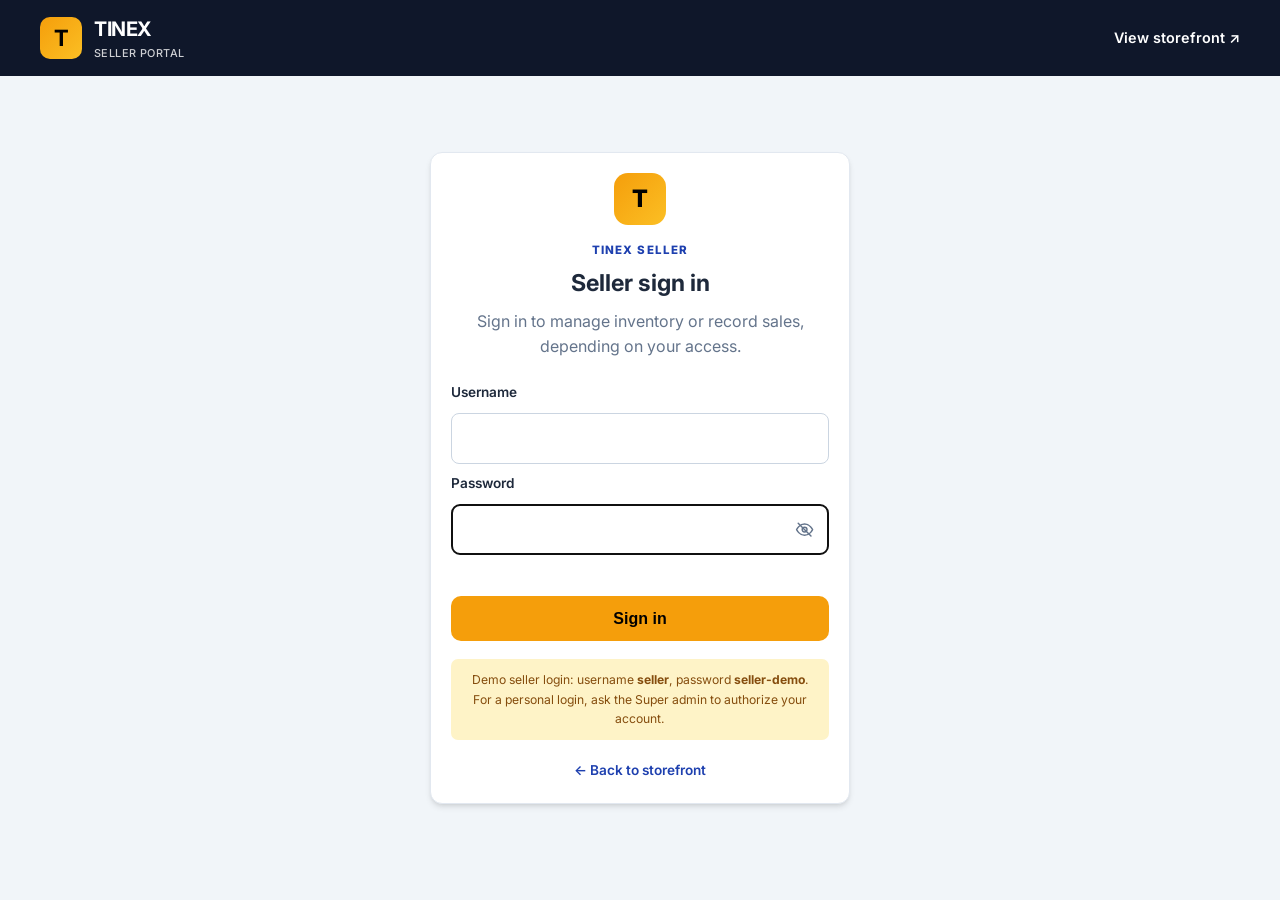
==== commit 829b139f: "Track inventory staff activity and timestamps Co-authored-by: Copilot <223556219+Copilot@users.norep" ====
--- a/admin.html
+++ b/admin.html
@@ -28,7 +28,7 @@
       <div class="admin-login-icon">T</div>
       <p class="admin-eyebrow">TINEX SELLER</p>
       <h1>Seller sign in</h1>
-      <p class="text-muted">Sign in to record sales and view current inventory.</p>
+      <p class="text-muted">Sign in to manage inventory or record sales, depending on your access.</p>
       <form id="admin-login-form" class="admin-login-form">
         <label for="admin-username">Username</label>
         <input id="admin-username" name="username" type="text" autocomplete="username" required />
@@ -61,8 +61,9 @@
     <nav class="admin-tabs" aria-label="Admin sections">
       <button class="admin-tab active" data-panel="overview" data-super-admin-only type="button">Overview</button>
       <button class="admin-tab" data-panel="inventory" type="button">Inventory</button>
-      <button class="admin-tab" data-panel="sales" type="button">Sales</button>
-      <button class="admin-tab" data-panel="users" data-super-admin-only type="button">Seller access</button>
+      <button class="admin-tab" id="sales-tab" data-panel="sales" type="button">Sales</button>
+      <button class="admin-tab" data-panel="users" data-super-admin-only type="button">Staff access</button>
+      <button class="admin-tab" data-panel="activity" data-super-admin-only type="button">Inventory activity</button>
     </nav>
     <div id="admin-message" class="admin-message" role="status" aria-live="polite"></div>
 
@@ -105,7 +106,7 @@
     <section class="admin-panel" id="panel-inventory">
       <div class="admin-section-heading">
         <div><h2>Products &amp; stock</h2><p id="inventory-intro">Add new parts or update their details, price, photo and quantity.</p></div>
-        <button type="button" class="btn btn-primary" id="new-product-button" data-super-admin-only>＋ Add product</button>
+        <button type="button" class="btn btn-primary" id="new-product-button" data-inventory-access>＋ Add product</button>
       </div>
       <section class="admin-card admin-form-card" id="product-form-card" hidden>
         <div class="admin-card-heading">
@@ -135,16 +136,16 @@
         <form id="seller-sale-form" class="admin-form admin-sale-form">
           <label>Product<select name="productId" id="seller-product" required></select></label>
           <label>Quantity sold<input name="quantity" type="number" min="1" step="1" value="1" required /></label>
-          <label class="admin-order-date">Date &amp; time<input name="soldAt" id="seller-sale-date" type="datetime-local" required /></label>
-          <div class="admin-form-actions admin-form-wide"><button class="btn btn-primary" type="submit">Add to daily report</button></div>
-        </form>
-      </section>
-      <section class="admin-card admin-restock-card" data-super-admin-only>
-        <div class="admin-card-heading"><div><h2>Add stock</h2><p>Only a Super admin can add units back into inventory.</p></div></div>
+          <div class="admin-form-actions admin-form-wide"><button class="btn btn-primary" type="submit">Add to daily report</button><span class="admin-field-hint">Sale time is recorded automatically.</span></div>
+        </form>
+      </section>
+      <section class="admin-card admin-restock-card" data-inventory-access>
+        <div class="admin-card-heading"><div><h2>Adjust stock</h2><p>Stock changes are recorded with the staff member and exact time.</p></div></div>
         <form id="restock-form" class="admin-form admin-restock-form">
           <label>Product<select name="productId" id="restock-product" required></select></label>
-          <label>Quantity to add<input name="quantity" type="number" min="1" step="1" value="1" required /></label>
-          <div class="admin-form-actions"><button type="submit" class="btn btn-primary">Add to inventory</button></div>
+          <label>Action<select name="action" id="stock-action"><option value="add">Add stock</option><option value="deduct">Deduct stock</option></select></label>
+          <label>Quantity<input name="quantity" type="number" min="1" step="1" value="1" required /></label>
+          <div class="admin-form-actions"><button type="submit" class="btn btn-primary">Save stock adjustment</button></div>
         </form>
       </section>
       <section class="admin-card">
@@ -168,7 +169,7 @@
       <section class="admin-card admin-sale-entry" id="order-entry-card" data-seller-only>
         <div class="admin-card-heading"><div><h2>Confirm WhatsApp order</h2><p>Use this for completed WhatsApp orders that have not already been recorded. Confirming an order deducts the items from stock.</p></div></div>
         <form id="sale-form" class="admin-form admin-sale-form">
-          <label class="admin-order-date">Order date &amp; time<input name="soldAt" id="sale-date" type="datetime-local" required /></label>
+          <p class="admin-field-hint admin-form-wide">Order confirmation time is recorded automatically.</p>
           <div class="admin-order-items admin-form-wide" id="order-items"></div>
           <div class="admin-form-actions admin-form-wide">
             <button type="button" class="btn btn-outline" id="add-order-item">＋ Add another item</button>
@@ -201,13 +202,14 @@
 
     <section class="admin-panel" id="panel-users" data-super-admin-only>
       <div class="admin-section-heading">
-        <div><h2>Seller access</h2><p>Create named seller logins and revoke access when needed.</p></div>
+        <div><h2>Staff access</h2><p>Create Seller or Inventory staff logins and revoke access when needed.</p></div>
       </div>
       <section class="admin-card admin-user-form-card">
-        <div class="admin-card-heading"><div><h2>Authorize a seller</h2><p>Each account identifies the seller on their recorded sales.</p></div></div>
+        <div class="admin-card-heading"><div><h2>Authorize staff</h2><p>Choose whether each person records sales or manages inventory.</p></div></div>
         <form id="seller-user-form" class="admin-form admin-user-form">
-          <label>Seller name<input name="name" required maxlength="80" autocomplete="name" /></label>
+          <label>Staff name<input name="name" required maxlength="80" autocomplete="name" /></label>
           <label>Username<input name="username" required minlength="3" maxlength="30" pattern="[A-Za-z0-9._-]+" autocomplete="off" /></label>
+          <label>Role<select name="role" required><option value="seller">Seller</option><option value="inventory-manager">Inventory staff</option></select></label>
           <label>Password
             <div class="admin-password-field">
               <input id="seller-password" name="password" type="password" required minlength="8" autocomplete="new-password" />
@@ -224,17 +226,35 @@
               </button>
             </div>
           </label>
-          <div class="admin-form-actions admin-form-wide"><button class="btn btn-primary" type="submit">Add seller access</button></div>
-        </form>
-      </section>
-      <section class="admin-card">
-        <div class="admin-card-heading"><div><h2>Authorized sellers</h2><p>Seller passwords are not shown here.</p></div></div>
+          <div class="admin-form-actions admin-form-wide"><button class="btn btn-primary" type="submit">Add staff access</button></div>
+        </form>
+      </section>
+      <section class="admin-card">
+        <div class="admin-card-heading"><div><h2>Authorized staff</h2><p>Account passwords are not shown here.</p></div></div>
         <div class="admin-table-wrap">
           <table class="admin-table">
-            <thead><tr><th>Name</th><th>Username</th><th>Access</th><th>Added</th><th></th></tr></thead>
+            <thead><tr><th>Name</th><th>Username</th><th>Role</th><th>Access</th><th>Added</th><th></th></tr></thead>
             <tbody id="seller-users-table"></tbody>
           </table>
         </div>
+      </section>
+    </section>
+
+    <section class="admin-panel" id="panel-activity" data-super-admin-only>
+      <div class="admin-section-heading"><div><h2>Inventory staff activity</h2><p>See who signed in, edited products, or added/deducted stock, and when.</p></div></div>
+      <section class="admin-card">
+        <div class="admin-card-heading"><div><h2>Staff sessions</h2><p>Login and logout times for each authorized user.</p></div></div>
+        <div class="admin-table-wrap"><table class="admin-table">
+          <thead><tr><th>Staff</th><th>Role</th><th>Logged in</th><th>Logged out</th></tr></thead>
+          <tbody id="admin-sessions-table"></tbody>
+        </table></div>
+      </section>
+      <section class="admin-card">
+        <div class="admin-card-heading"><div><h2>Inventory changes</h2><p>Product edits, stock additions, and deductions with actor and time.</p></div></div>
+        <div class="admin-table-wrap"><table class="admin-table">
+          <thead><tr><th>Product / change</th><th>Action</th><th>By</th><th>Time</th></tr></thead>
+          <tbody id="inventory-audit-table"></tbody>
+        </table></div>
       </section>
     </section>
 
--- a/css/styles.css
+++ b/css/styles.css
@@ -1612,7 +1612,7 @@
 }
 
 .admin-restock-form {
-  grid-template-columns: minmax(0, 1.5fr) minmax(7rem, 0.7fr) auto;
+  grid-template-columns: minmax(0, 1.3fr) minmax(7rem, 0.8fr) minmax(7rem, 0.7fr) auto;
   align-items: end;
 }
 
@@ -1759,7 +1759,7 @@
   }
 
   .admin-restock-form {
-    grid-template-columns: minmax(0, 1fr) minmax(7rem, 0.7fr);
+    grid-template-columns: repeat(2, minmax(0, 1fr));
   }
 
   .admin-restock-form .admin-form-actions {
